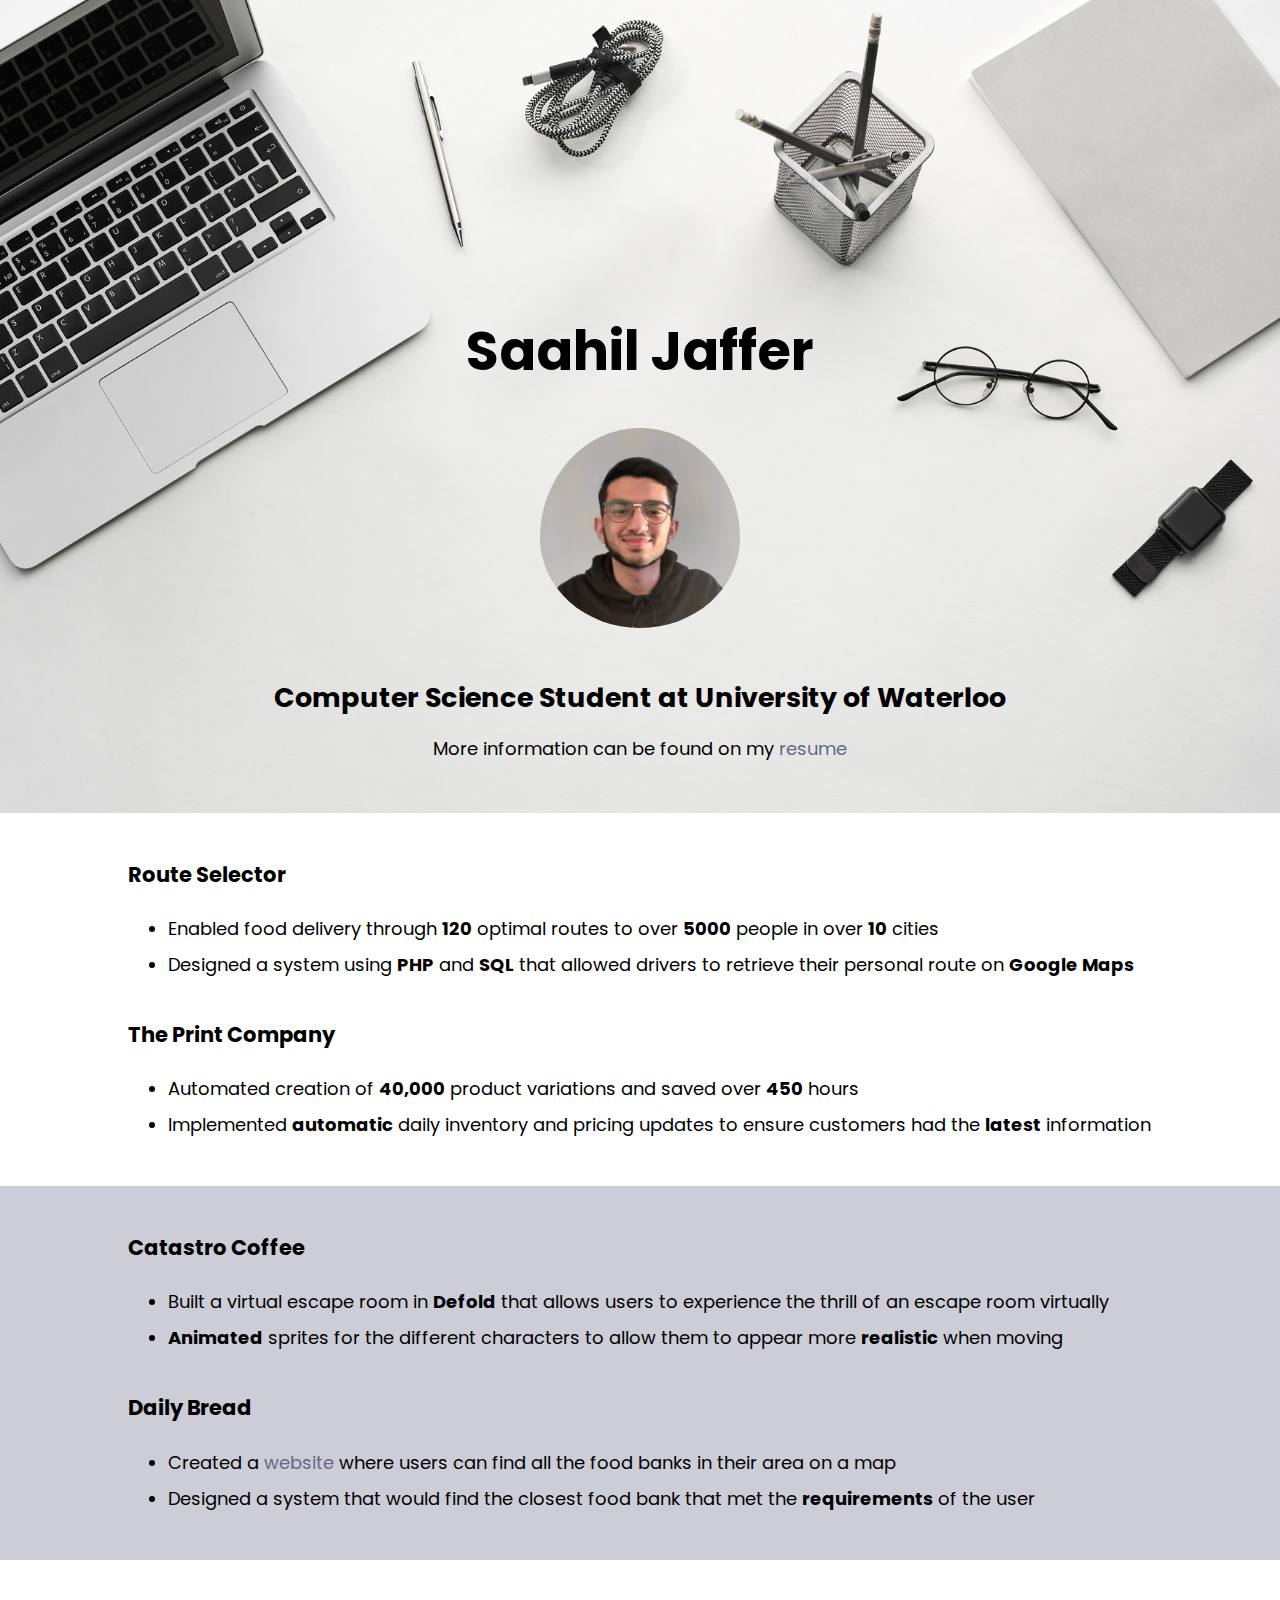
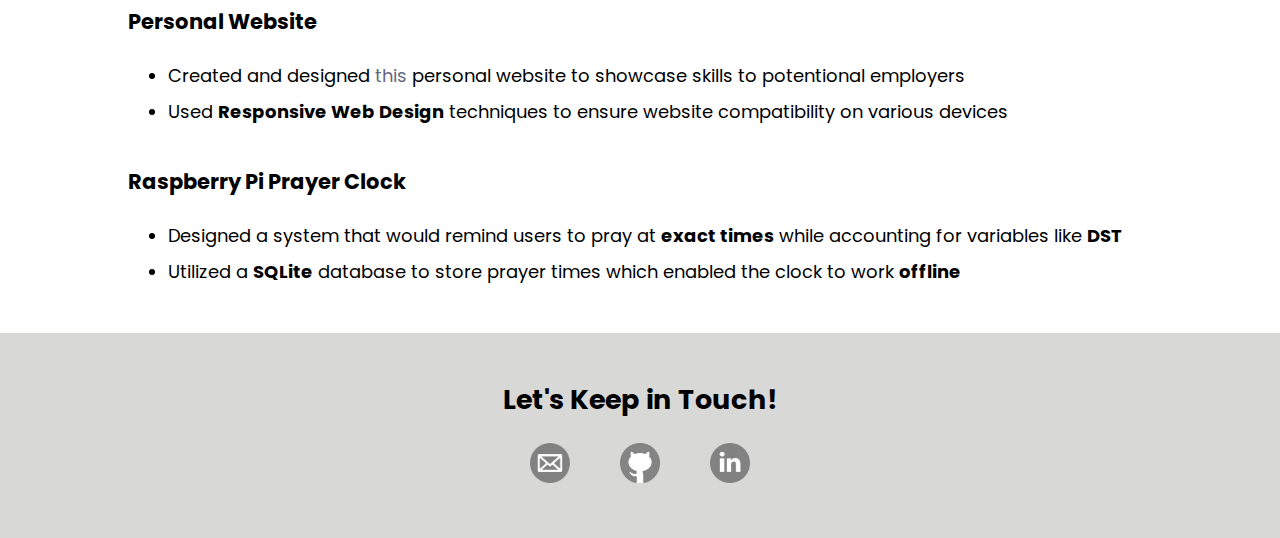
==== index.html @ 75eaa6f1 "Added links to repositories" ====
<!DOCTYPE html>
<html lang="en">

<head>
  <meta charset="UTF-8">
  <link href="https://fonts.googleapis.com/css2?family=Poppins:wght@300;400;500;700&display=swap" rel="stylesheet">
  <link rel="shortcut icon" href="favicon.ico" type="image/x-icon">
  <link rel="icon" href="favicon.ico" type="image/x-icon">
  <link rel="stylesheet" href="css/styles.css">
  <meta name="viewport" content="width=device-width, initial-scale=1.0">
  <title>Saahil Jaffer</title>
  <meta name="description" content="Computer Science Student at University of Waterloo">
</head>

<body>
  
  <!-- ***********************  ABOUT / PROFILE  ***********************  -->
  
  <header>
    
    <div class = "content-section">
      
      <h1>Saahil Jaffer</h1>
      <img id = "profile-picture" src="images/headshot.png" alt="profile picture">
      <h2>Computer Science Student at University of Waterloo</h2>
      <!-- <p>Experienced Software Engineer with skills in Object-Oriented Programming and Web Design.</p> -->
      <p>More information can be found on my <a href = "resume.pdf" target="_blank"> resume </a> </p>
      
    </div>
    
  </header>
  
  <!-- ********************  PROJECTS / PORTFOLIO  ********************* -->
  
  <section id = "block-one">
    
    <div class = "content-section">
      
      <h3><a href = "https://github.com/saahiljaffer/routeSelector" target="_blank">Route Selector</a></h3>
      
      <ul>
        <li>Enabled food delivery through <b>120</b> optimal routes to over <b>5000</b> people in over <b>10</b> cities</b></li>
        <li>Designed a system using <b>PHP</b> and <b>SQL</b> that allowed drivers to retrieve their personal route on <b>Google Maps</b></li>
      </ul>

      <h3><a href = "https://theprintcompany.ca" target="_blank">The Print Company</a></h3>
      
      <ul>
        <li>Automated creation of <b>40,000</b> product variations and saved over <b>450</b> hours</li>
        <li>Implemented <b>automatic</b> daily inventory and pricing updates to ensure customers had the <b>latest</b> information </li>
      </ul>
      
    </div>
    
  </section>
  
  <section id = "block-two">
    
    <div class = "content-section">
      
      <!-- <h3>Automatic Plant Watering System</h3>
      
      <ul>
        <li>Identified and developed a solution to ensure that plants <b>always</b> have the required resources to grow</li>
        <li>Improved the chances for plants to survive using a <b>Raspberry Pi, Python,</b> and <b>moisture sensors</b></li>
      </ul> -->

      <h3><a href="https://github.com/saahiljaffer/catastroCoffee" target="_blank">Catastro Coffee</a></h3>
      
      <ul>
        <li>Built a virtual escape room in <b>Defold</b> that allows users to experience the thrill of an escape room virtually</li>
        <li><b>Animated</b> sprites for the different characters to allow them to appear more <b>realistic</b> when moving</li>
      </ul>
      
      <h3><a href="https://github.com/saahiljaffer/dailyBread" target="_blank">Daily Bread</a></h3>
      
      <ul>
        <li>Created a <b><a href ="/dailyBread">website</a></b> where users can find all the food banks in their area on a map</li>
        <li>Designed a system that would find the closest food bank that met the <b>requirements</b> of the user</li>
      </ul>

    </div>
    
  </section>
  
  <section id = "block-three">
    
    <div class = "content-section">
      
      <h3><a href="https://github.com/saahiljaffer/saahiljaffer.github.io" target="_blank">Personal Website</a></h3>
      
      <ul>
        <li>Created and designed <b><a href="#">this</a></b> personal website to showcase skills to potentional employers</li>
        <li>Used <b>Responsive Web Design</b> techniques to ensure website compatibility on various devices</li>
      </ul>

      <h3><a href="https://github.com/saahiljaffer/prayerClock" target="_blank">Raspberry Pi Prayer Clock</a></h3>
      
      <ul>
        <li>Designed a system that would remind users to pray at <b>exact times</b> while accounting for variables like <b>DST</b> </li>
        <li>Utilized a <b>SQLite</b> database to store prayer times which enabled the clock to work <b>offline</b></li>
      </ul>

      <!-- <h3>CD Collection Manager</h3>
      
      <ul>
        <li>Produced a data management system in <b>Java</b> to allow users to organize their music collection</li>
        <li>Increased <b>efficiency</b> for storing and accessing data using improved <b>data structures</b></li>
      </ul> -->
      
    </div>
    
  </section>
  
  <!-- <section id = "block-four">
    
    <div class = "content-section">
      
     

     

    </div>
    
  </section> -->
  
  
  
  <!-- *****************  CONTACT INFO / SOCIAL MEDIA  ***************** -->
  
  <footer>
    
    <h2>Let's Keep in Touch!</h2>
    
    <ul class = "contact-list">
      <li><a href="mailto:saahil.jaffer@uwaterloo.ca"> <img src= "images/email.png" alt= "grey phone icon"> </a></li>
      <li><a href="https://github.com/saahiljaffer" target="_blank"><img src= "images/github.png" alt= "grey phone icon"></a></li>
      <li><a href="https://www.linkedin.com/in/saahiljaffer/" target="_blank"><img src= "images/linkedin.png" alt= "grey phone icon"></a></li>
    </ul>
    
  </footer>
  
</div>

</body>

</html>
---- css/styles.css ----
/* COLOURS
#F7FFF7
#232a2f
#C6D2CC
#C6D0D2
*/

/* ********************  GLOBAL  *********************  */
body {
  margin: 0;
  font-family: 'Poppins', sans-serif;
  font-size: 18px;
  text-align: left;
  font-weight: 400;
}

.content-section {
  max-width: 1025px;
  width: 85%;
  margin: 0 auto;
  padding-top: 25px;
  padding-bottom: 25px;
}

img {
  width: 300px;
}

a:hover {
  text-decoration: underline;
}

a {
  color: #666882;
  display: inline-block;
  font-weight: bolder;
  text-decoration: none;
  font-family: 'Poppins', sans-serif;
  font-size: 18px;
  text-align: left;
  font-weight: 400;
}

h3 a {
  /* color: #666882; */
  color: inherit;
  display: inherit;
  /* font-weight: bolder; */
  text-decoration: none;
  font-family: inherit;
  font-size: inherit;
  text-align: inherit;
  font-weight: inherit;
}

p, li {
  line-height: 2;
}

h2 {
  padding-top: 0px;
}

.content-section h3:nth-of-type(2) {
  padding-top: 15px;
}

header {
  background-image: url(../images/background.jpg);
  background-size: cover;
  background-repeat: no-repeat;
  background-position: top center;
  padding-left: 0px;
  padding-right: 0px;
  border-style: none;
  padding-top: 250px;
  padding-bottom: 30px;
  text-align: center;
}

header p {
  line-height: 1;
  padding-bottom: 0;
  margin-bottom: 0;
}

h1 {
  font-size: 3em;
}

#profile-picture {
  border-radius: 50%;
  width: 200px;
  padding-bottom: 20px;
}

#block-two {
  background: #CCCDD7;
}

footer {
  background: #D8D8D7;
}

footer {
  padding: 25px;
  margin: 0;
  text-align: center;
}

footer img {
  width: 40px;
  height: 40px;
}
footer img:hover {
  opacity: 75%;
}

.contact-list {
  list-style-type: none;
  padding: 0;
  /* margin: 0; */
  display: flex;
  justify-content: center;
}

.contact-list a {
  display: inline-block;
  padding: 0px 25px;
}

/* ********************  RESPONSIVE  *********************  */

@media (max-width:700px) {

  header {
    padding-top: 150px;
  }

  header .content-section {
    max-width: 300px;
  }

  body, a {
    font-size: 12px;
  }

}
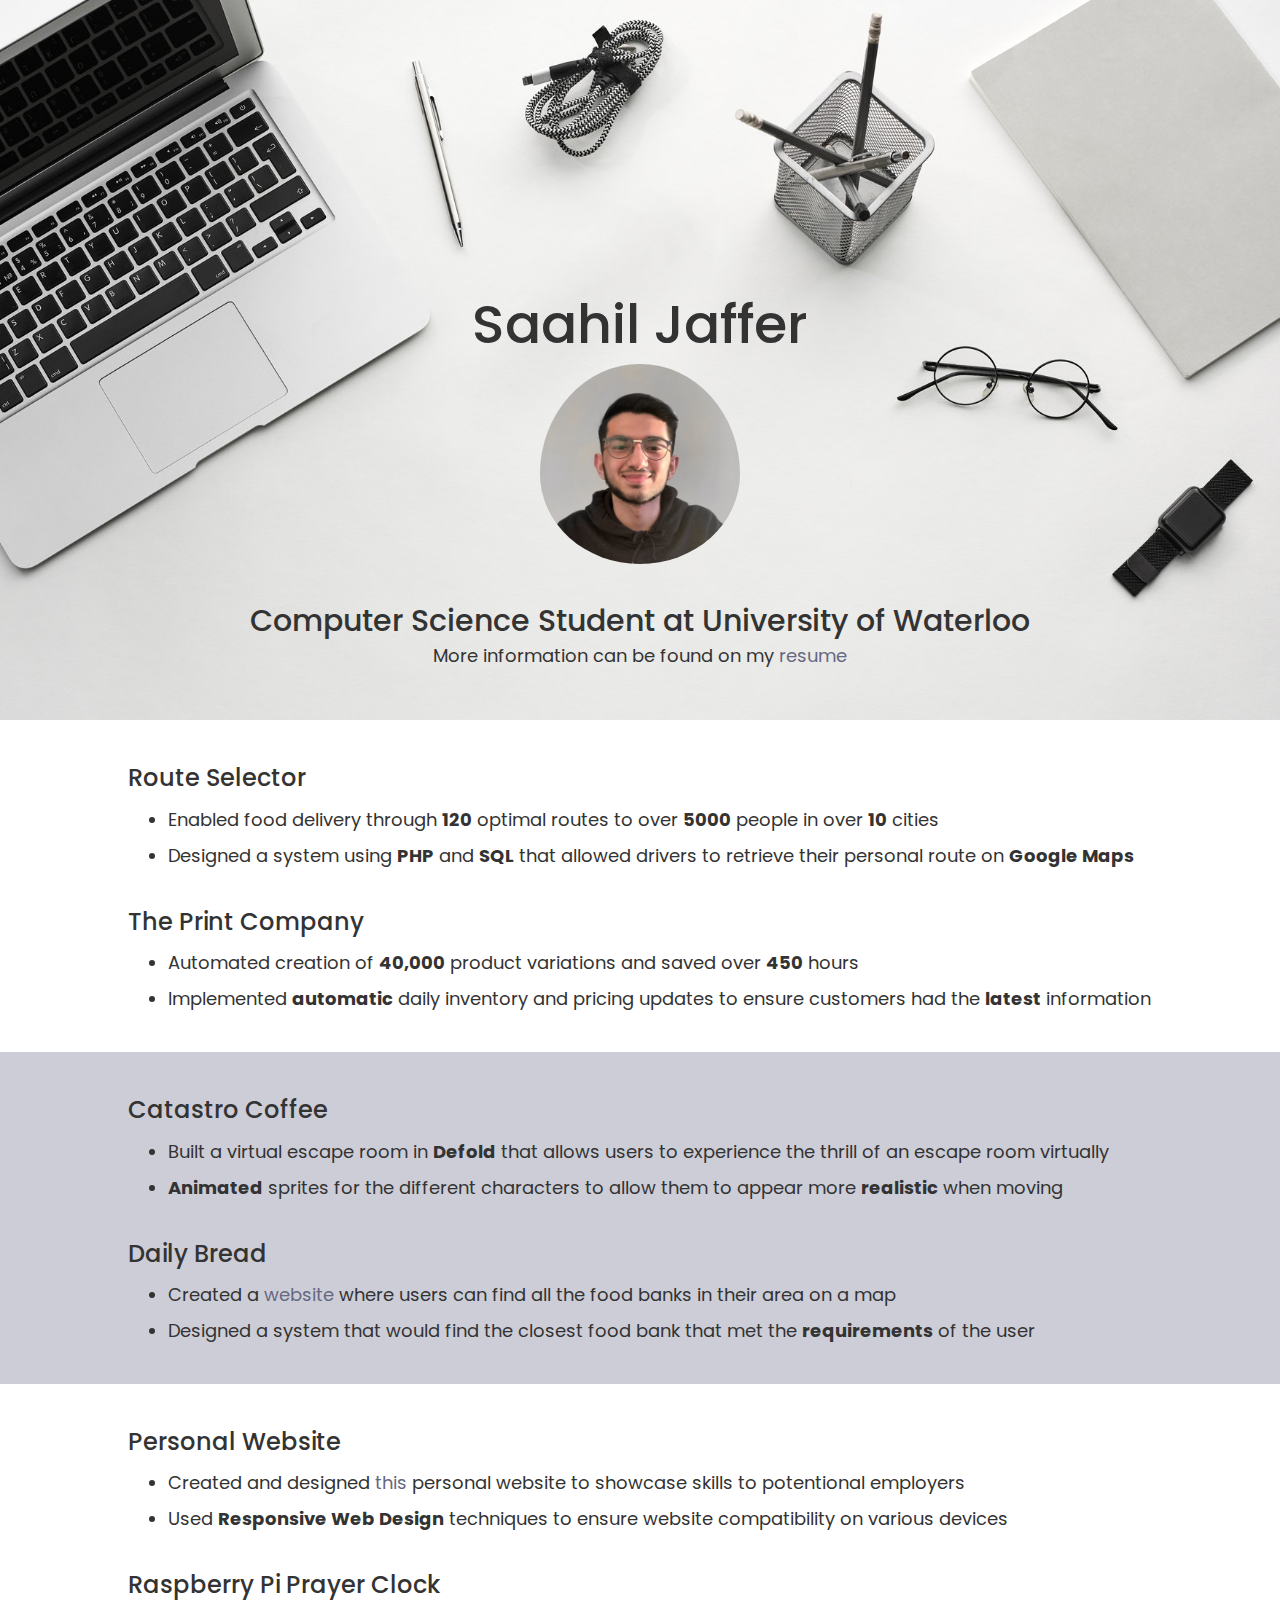
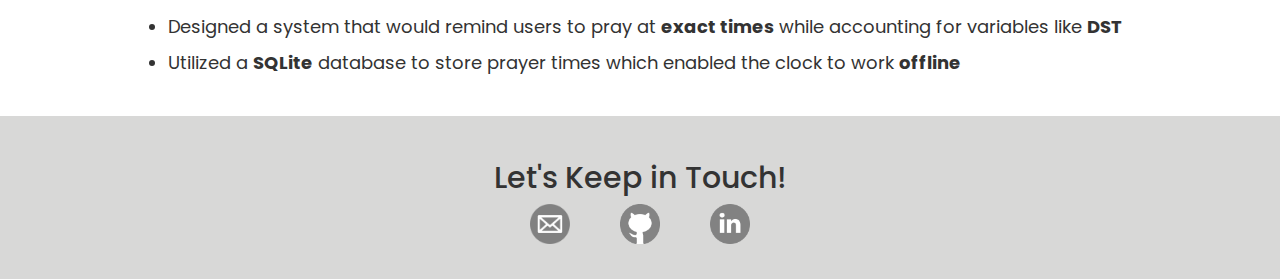
==== commit 6b32c3f3: "Adds bootstrap css" ====
--- a/index.html
+++ b/index.html
@@ -6,10 +6,12 @@
   <link href="https://fonts.googleapis.com/css2?family=Poppins:wght@300;400;500;700&display=swap" rel="stylesheet">
   <link rel="shortcut icon" href="favicon.ico" type="image/x-icon">
   <link rel="icon" href="favicon.ico" type="image/x-icon">
-  <link rel="stylesheet" href="css/styles.css">
   <meta name="viewport" content="width=device-width, initial-scale=1.0">
   <title>Saahil Jaffer</title>
+  <link rel = "stylesheet" href = "https://maxcdn.bootstrapcdn.com/bootstrap/3.3.6/css/bootstrap.min.css"/>    
+  <link rel="stylesheet" href="css/styles.css">
   <meta name="description" content="Computer Science Student at University of Waterloo">
+  <!-- //http://www.pascalvangemert.nl/#/profile for inspo -->
 </head>
 
 <body>
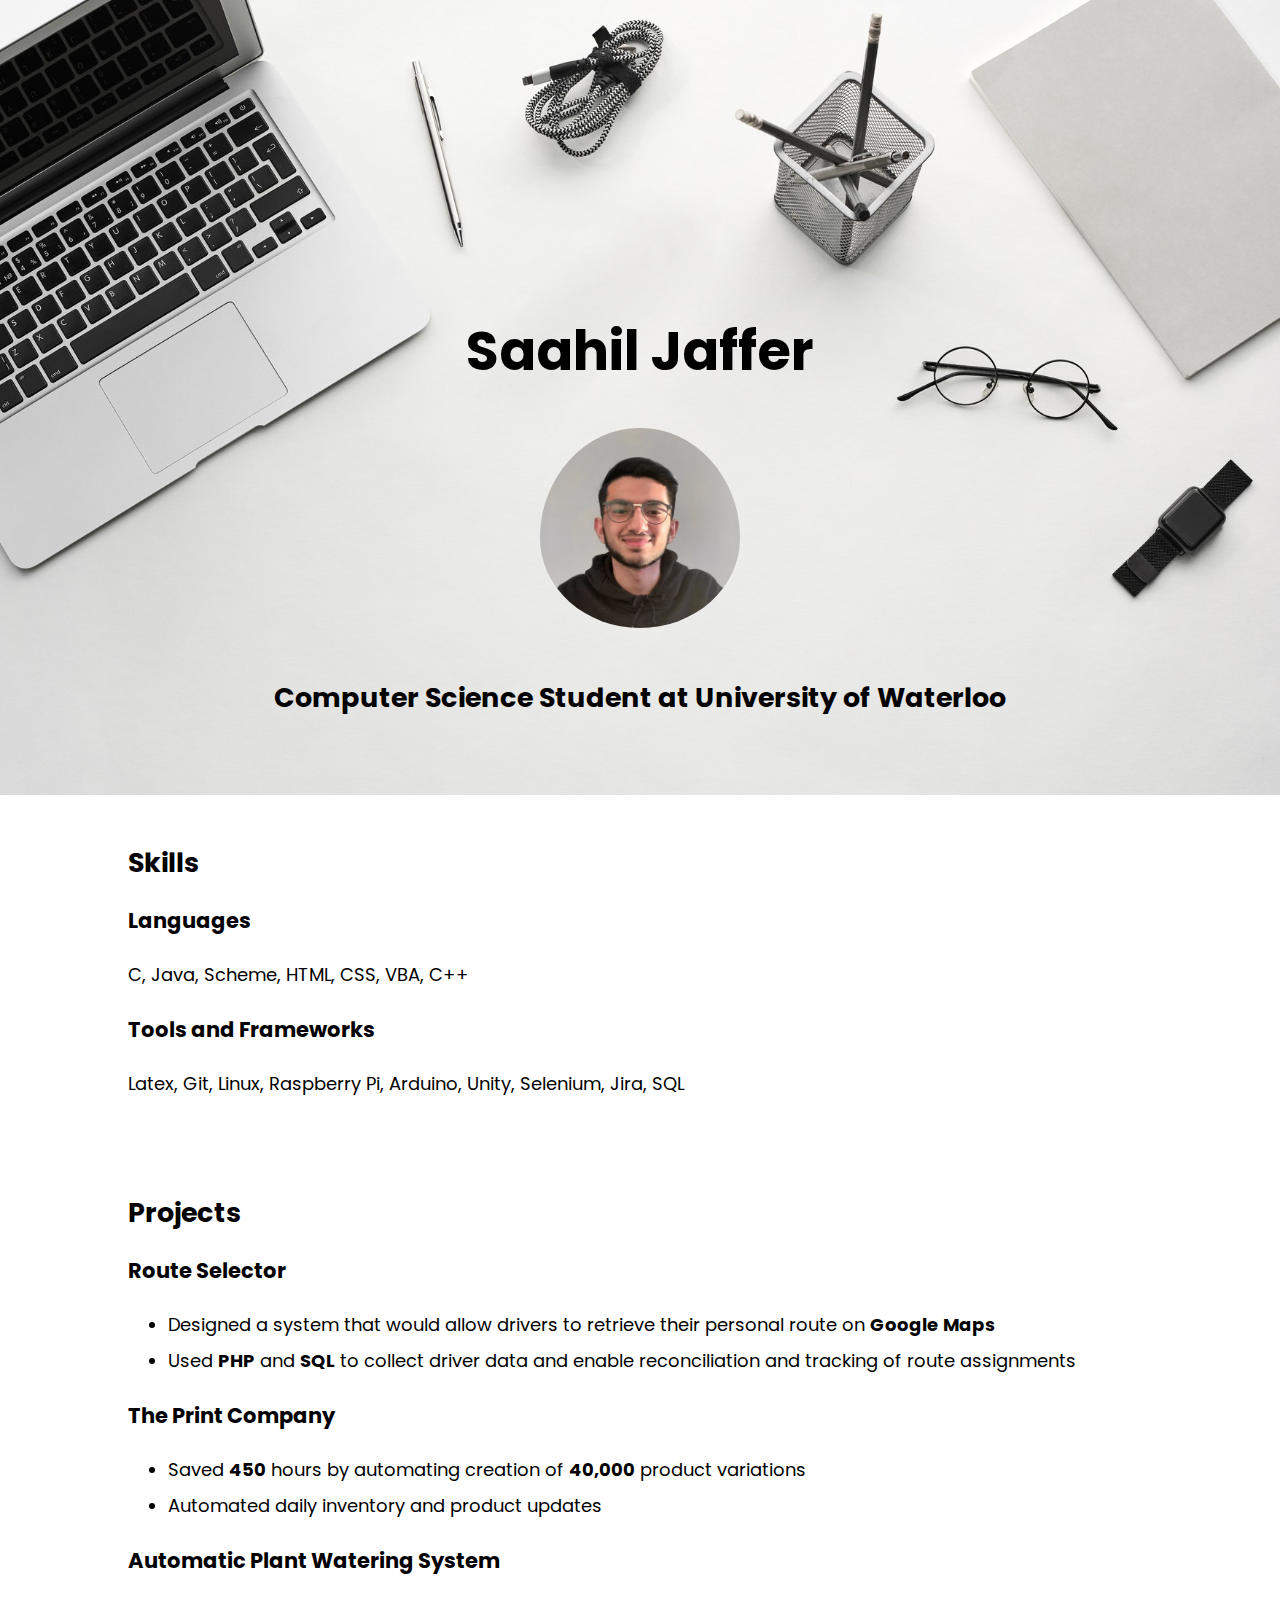
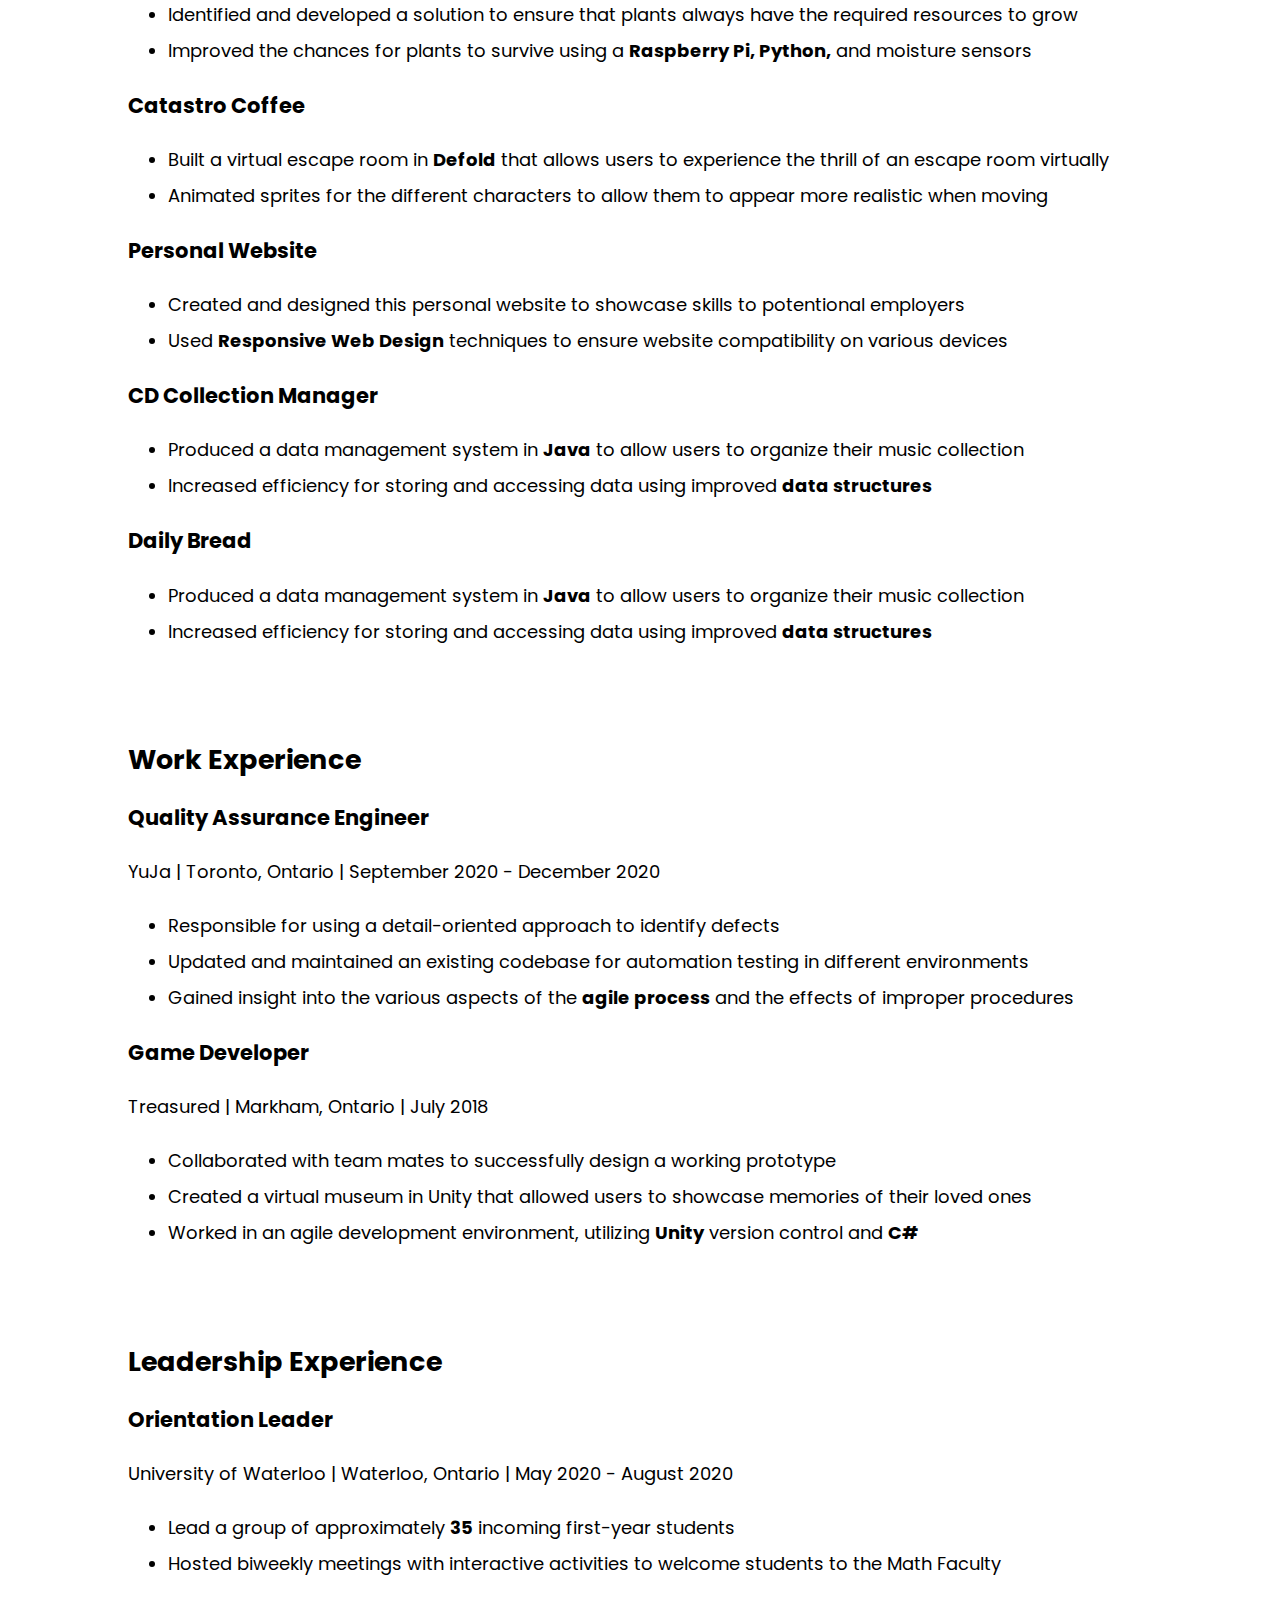
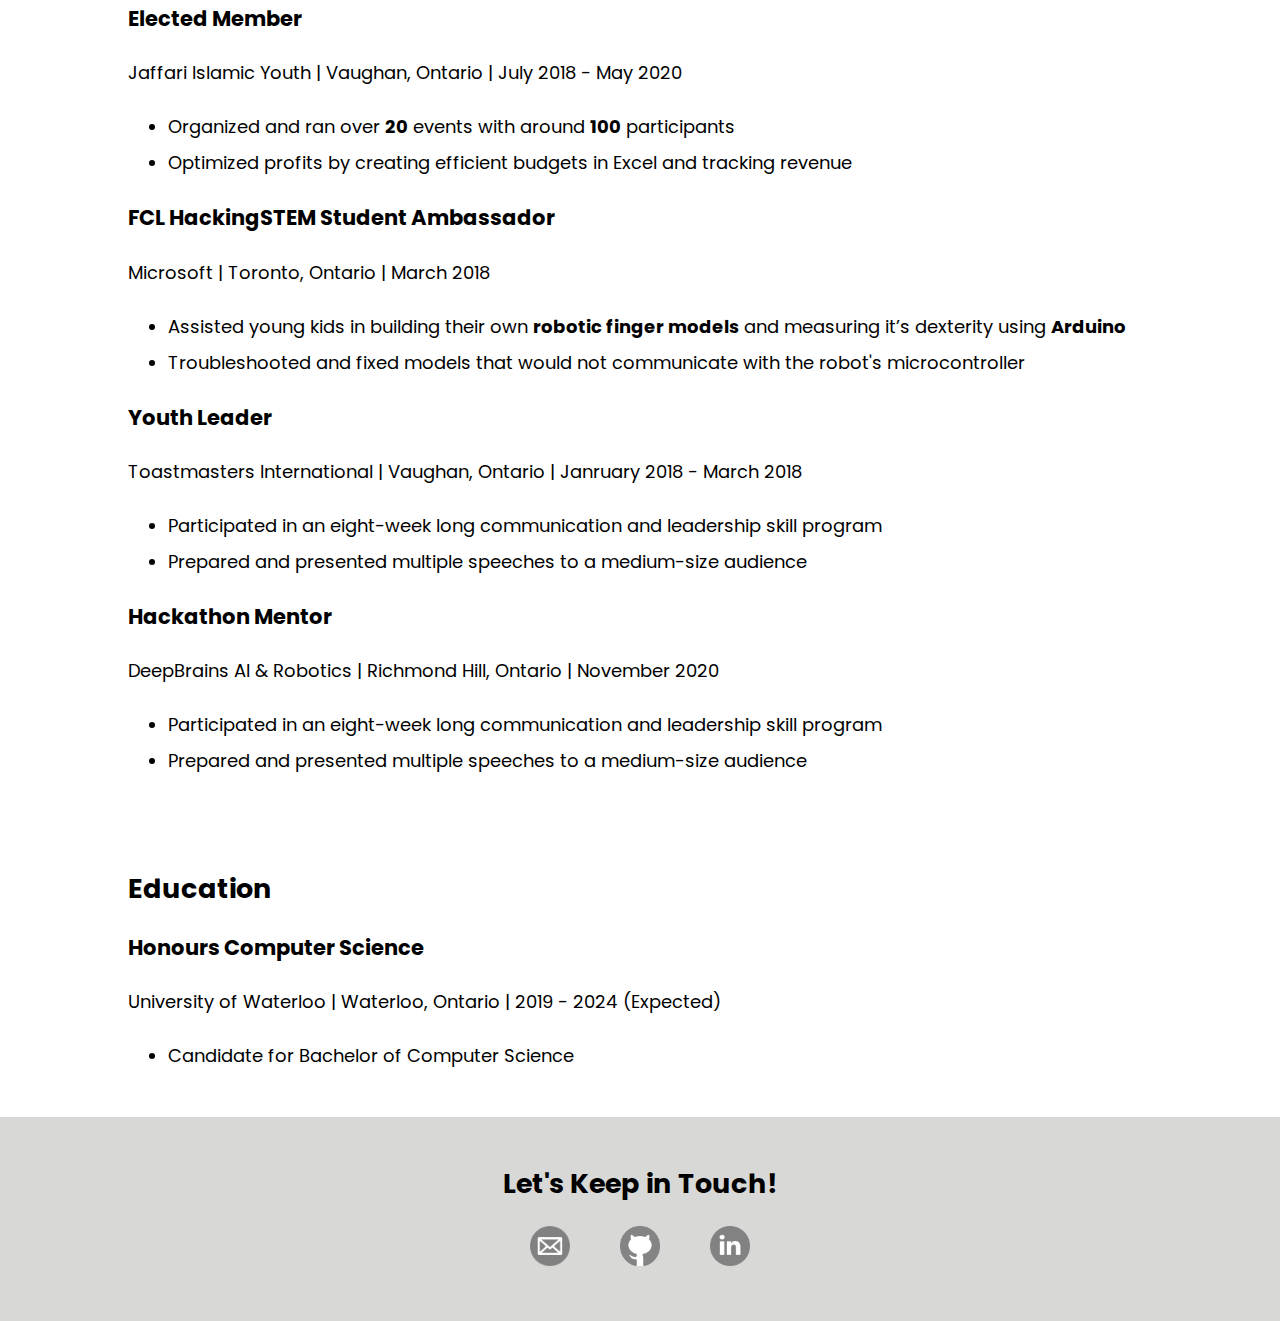
==== commit feeae5d0: "Added tracking" ====
--- a/index.html
+++ b/index.html
@@ -6,144 +6,250 @@
   <link href="https://fonts.googleapis.com/css2?family=Poppins:wght@300;400;500;700&display=swap" rel="stylesheet">
   <link rel="shortcut icon" href="favicon.ico" type="image/x-icon">
   <link rel="icon" href="favicon.ico" type="image/x-icon">
+  <link rel="stylesheet" href="css/styles.css">
   <meta name="viewport" content="width=device-width, initial-scale=1.0">
   <title>Saahil Jaffer</title>
-  <link rel = "stylesheet" href = "https://maxcdn.bootstrapcdn.com/bootstrap/3.3.6/css/bootstrap.min.css"/>    
-  <link rel="stylesheet" href="css/styles.css">
-  <meta name="description" content="Computer Science Student at University of Waterloo">
-  <!-- //http://www.pascalvangemert.nl/#/profile for inspo -->
 </head>
 
 <body>
-  
+
   <!-- ***********************  ABOUT / PROFILE  ***********************  -->
-  
+
   <header>
-    
-    <div class = "content-section">
-      
+
+    <div class = "content-section">
+
       <h1>Saahil Jaffer</h1>
       <img id = "profile-picture" src="images/headshot.png" alt="profile picture">
       <h2>Computer Science Student at University of Waterloo</h2>
       <!-- <p>Experienced Software Engineer with skills in Object-Oriented Programming and Web Design.</p> -->
-      <p>More information can be found on my <a href = "resume.pdf" target="_blank"> resume </a> </p>
-      
-    </div>
-    
+      <!-- <p>More information can be found on my <a href = "resume.pdf" target="_blank"> resume </a> </p> -->
+      <!-- <p> ty bean :) ty for help with the site, you're awesome :) </p> -->
+
+    </div>
+
   </header>
-  
+
+  <!-- ********************  SKILLS  ********************* -->
+
+  <section id = "skills">
+
+    <div class = "content-section">
+
+      <h2>Skills</h2>
+
+      <section>
+        <h3>Languages</h3>
+        <p>C, Java, Scheme, HTML, CSS, VBA, C++</p>
+      </section>
+
+      <section>
+        <h3>Tools and Frameworks</h3>
+        <p>Latex, Git, Linux, Raspberry Pi, Arduino, Unity, Selenium, Jira, SQL</p>
+      </section>
+
+    </div>
+
+  </section>
+
   <!-- ********************  PROJECTS / PORTFOLIO  ********************* -->
-  
-  <section id = "block-one">
-    
-    <div class = "content-section">
-      
-      <h3><a href = "https://github.com/saahiljaffer/routeSelector" target="_blank">Route Selector</a></h3>
-      
-      <ul>
-        <li>Enabled food delivery through <b>120</b> optimal routes to over <b>5000</b> people in over <b>10</b> cities</b></li>
-        <li>Designed a system using <b>PHP</b> and <b>SQL</b> that allowed drivers to retrieve their personal route on <b>Google Maps</b></li>
-      </ul>
-
-      <h3><a href = "https://theprintcompany.ca" target="_blank">The Print Company</a></h3>
-      
-      <ul>
-        <li>Automated creation of <b>40,000</b> product variations and saved over <b>450</b> hours</li>
-        <li>Implemented <b>automatic</b> daily inventory and pricing updates to ensure customers had the <b>latest</b> information </li>
-      </ul>
-      
-    </div>
-    
-  </section>
-  
-  <section id = "block-two">
-    
-    <div class = "content-section">
-      
-      <!-- <h3>Automatic Plant Watering System</h3>
-      
-      <ul>
-        <li>Identified and developed a solution to ensure that plants <b>always</b> have the required resources to grow</li>
-        <li>Improved the chances for plants to survive using a <b>Raspberry Pi, Python,</b> and <b>moisture sensors</b></li>
-      </ul> -->
-
-      <h3><a href="https://github.com/saahiljaffer/catastroCoffee" target="_blank">Catastro Coffee</a></h3>
-      
-      <ul>
-        <li>Built a virtual escape room in <b>Defold</b> that allows users to experience the thrill of an escape room virtually</li>
-        <li><b>Animated</b> sprites for the different characters to allow them to appear more <b>realistic</b> when moving</li>
-      </ul>
-      
-      <h3><a href="https://github.com/saahiljaffer/dailyBread" target="_blank">Daily Bread</a></h3>
-      
-      <ul>
-        <li>Created a <b><a href ="/dailyBread">website</a></b> where users can find all the food banks in their area on a map</li>
-        <li>Designed a system that would find the closest food bank that met the <b>requirements</b> of the user</li>
-      </ul>
-
-    </div>
-    
-  </section>
-  
-  <section id = "block-three">
-    
-    <div class = "content-section">
-      
-      <h3><a href="https://github.com/saahiljaffer/saahiljaffer.github.io" target="_blank">Personal Website</a></h3>
-      
-      <ul>
-        <li>Created and designed <b><a href="#">this</a></b> personal website to showcase skills to potentional employers</li>
-        <li>Used <b>Responsive Web Design</b> techniques to ensure website compatibility on various devices</li>
-      </ul>
-
-      <h3><a href="https://github.com/saahiljaffer/prayerClock" target="_blank">Raspberry Pi Prayer Clock</a></h3>
-      
-      <ul>
-        <li>Designed a system that would remind users to pray at <b>exact times</b> while accounting for variables like <b>DST</b> </li>
-        <li>Utilized a <b>SQLite</b> database to store prayer times which enabled the clock to work <b>offline</b></li>
-      </ul>
-
-      <!-- <h3>CD Collection Manager</h3>
-      
-      <ul>
-        <li>Produced a data management system in <b>Java</b> to allow users to organize their music collection</li>
-        <li>Increased <b>efficiency</b> for storing and accessing data using improved <b>data structures</b></li>
-      </ul> -->
-      
-    </div>
-    
-  </section>
-  
-  <!-- <section id = "block-four">
-    
-    <div class = "content-section">
-      
-     
-
-     
-
-    </div>
-    
-  </section> -->
-  
-  
-  
-  <!-- *****************  CONTACT INFO / SOCIAL MEDIA  ***************** -->
-  
+
+  <section id = "projects">
+
+    <div class = "content-section">
+
+      <h2>Projects</h2>
+
+      <section>
+        <h3>Route Selector</h3>
+        <ul>
+          <li>Designed a system that would allow drivers to retrieve their personal route on <b>Google Maps</b></li>
+          <li>Used <b>PHP</b> and <b>SQL</b> to collect driver data and enable reconciliation and tracking of route assignments</li>
+        </ul>
+      </section>
+
+      <section>
+        <h3>The Print Company</h3>
+        <ul>
+          <li>Saved <b>450</b> hours by automating creation of <b>40,000</b> product variations</li>
+          <li>Automated daily inventory and product updates</li>
+        </ul>
+      </section>
+
+      <section>
+        <h3>Automatic Plant Watering System</h3>
+        <ul>
+          <li>Identified and developed a solution to ensure that plants always have the required resources to grow</li>
+          <li>Improved the chances for plants to survive using a <b>Raspberry Pi, Python,</b> and moisture sensors</li>
+        </ul>
+      </section>
+
+      <section>
+        <h3>Catastro Coffee</h3>
+        <ul>
+          <li>Built a virtual escape room in <b>Defold</b> that allows users to experience the thrill of an escape room virtually</li>
+          <li>Animated sprites for the different characters to allow them to appear more realistic when moving</li>
+        </ul>
+      </section>
+
+      <section>
+        <h3>Personal Website</h3>
+        <ul>
+          <li>Created and designed this personal website to showcase skills to potentional employers</li>
+          <li>Used <b>Responsive Web Design</b> techniques to ensure website compatibility on various devices</li>
+        </ul>
+      </section>
+
+      <section>
+        <h3>CD Collection Manager</h3>
+        <ul>
+          <li>Produced a data management system in <b>Java</b> to allow users to organize their music collection</li>
+          <li>Increased efficiency for storing and accessing data using improved <b>data structures</b></li>
+        </ul>
+      </section>
+
+      <section>
+        <h3>Daily Bread</h3>
+        <ul>
+          <li>Produced a data management system in <b>Java</b> to allow users to organize their music collection</li>
+          <li>Increased efficiency for storing and accessing data using improved <b>data structures</b></li>
+        </ul>
+      </section>
+
+    </div>
+
+  </section>
+
+  <!-- ***********************  WORK EXPERIENCE  *********************** -->
+
+  <section id = "work-experience">
+
+    <div class = "content-section">
+
+      <h2>Work Experience</h2>
+
+      <section>
+        <h3>Quality Assurance Engineer</h3>
+        <p class = "location"> YuJa | Toronto, Ontario | September 2020 - December 2020 </p>
+        <ul>
+          <li>Responsible for using a detail-oriented approach to identify defects</li>
+          <!-- <li>Comprehensively tested applications with over <b>800</b> test cases to ensure lack of regressions</li> -->
+          <!-- <li>Filed over <b>150</b> feature request and bug reports to improve software functionality</li> -->
+          <li>Updated and maintained an existing codebase for automation testing in different environments</li>
+          <li>Gained insight into the various aspects of the <b>agile process</b> and the effects of improper procedures</li>
+        </ul>
+      </section>
+
+      <section>
+        <h3>Game Developer</h3>
+        <p class = "location">Treasured | Markham, Ontario | July 2018</p>
+        <ul>
+          <li>Collaborated with team mates to successfully design a working prototype</li>
+          <li>Created a virtual museum in Unity that allowed users to showcase memories of their loved ones</li>
+          <li>Worked in an agile development environment, utilizing <b>Unity</b> version control and <b>C#</b></li>
+          <!-- <li>Identified, tested, and implemented new controllers for customers to interact in <b>virtual reality</b></li -->
+        </ul>
+      </section>
+
+    </div>
+
+  </section>
+
+  <!-- ***********************  LEADERSHIP EXPERIENCE  *********************** -->
+
+  <section id = "leadership-experience">
+
+    <div class = "content-section">
+
+      <h2>Leadership Experience</h2>
+
+      <section>
+        <h3>Orientation Leader</h3>
+        <p class = "location">University of Waterloo | Waterloo, Ontario | May 2020 - August 2020</p>
+        <ul>
+          <li>Lead a group of approximately <b>35</b> incoming first-year students</li>
+          <li>Hosted biweekly meetings with interactive activities to welcome students to the Math Faculty</li>
+        </ul>
+      </section>
+
+      <section>
+        <h3>Elected Member</h3>
+        <p>Jaffari Islamic Youth | Vaughan, Ontario | July 2018 - May 2020</p>
+        <ul>
+          <li>Organized and ran over <b>20</b> events with around <b>100</b> participants</li>
+          <li>Optimized profits by creating efficient budgets in Excel and tracking revenue</li>
+        </ul>
+      </section>
+
+      <section>
+        <h3>FCL HackingSTEM Student Ambassador</h3>
+        <p class = "location">Microsoft | Toronto, Ontario | March 2018</p>
+        <ul>
+          <li>Assisted young kids in building their own <b>robotic finger models</b> and measuring it’s dexterity using <b>Arduino</b></li>
+          <li>Troubleshooted and fixed models that would not communicate with the robot's microcontroller</li>
+        </ul>
+      </section>
+
+      <section>
+        <h3>Youth Leader</h3>
+        <p class = "location">Toastmasters International | Vaughan, Ontario | Janruary 2018 - March 2018</p>
+        <ul>
+          <li>Participated in an eight-week long communication and leadership skill program</li>
+          <li>Prepared and presented multiple speeches to a medium-size audience</li>
+        </ul>
+      </section>
+
+      <section>
+        <h3>Hackathon Mentor</h3>
+        <p class = "location">DeepBrains AI & Robotics | Richmond Hill, Ontario | November 2020</p>
+        <ul>
+          <li>Participated in an eight-week long communication and leadership skill program</li>
+          <li>Prepared and presented multiple speeches to a medium-size audience</li>
+        </ul>
+      </section>
+
+    </div>
+
+  </section>
+
+  <!-- ******************  EDUCATION & CERTIFICATIONS ****************** -->
+
+  <section id = "education">
+
+    <div class = "content-section">
+
+      <h2>Education</h2>
+
+      <section>
+        <h3>Honours Computer Science</h3>
+        <p class = "location">University of Waterloo | Waterloo, Ontario | 2019 - 2024 (Expected)</p>
+        <ul>
+          <li>Candidate for Bachelor of Computer Science</li>
+        </ul>
+      </section>
+
+    </div>
+
+  </section>
+
+  <!-- *****************  CONTACTJanruary INFO / SOCIAL MEDIA  ***************** -->
+
   <footer>
-    
+
     <h2>Let's Keep in Touch!</h2>
-    
+
     <ul class = "contact-list">
       <li><a href="mailto:saahil.jaffer@uwaterloo.ca"> <img src= "images/email.png" alt= "grey phone icon"> </a></li>
       <li><a href="https://github.com/saahiljaffer" target="_blank"><img src= "images/github.png" alt= "grey phone icon"></a></li>
       <li><a href="https://www.linkedin.com/in/saahiljaffer/" target="_blank"><img src= "images/linkedin.png" alt= "grey phone icon"></a></li>
     </ul>
-    
+
   </footer>
-  
+
 </div>
-
+<script>var clicky_site_ids = clicky_site_ids || []; clicky_site_ids.push(101298475);</script>
+<script async src="//static.getclicky.com/js"></script>
+<noscript><p><img alt="Clicky" width="1" height="1" src="//in.getclicky.com/101298475ns.gif" /></p></noscript>
 </body>
 
 </html>
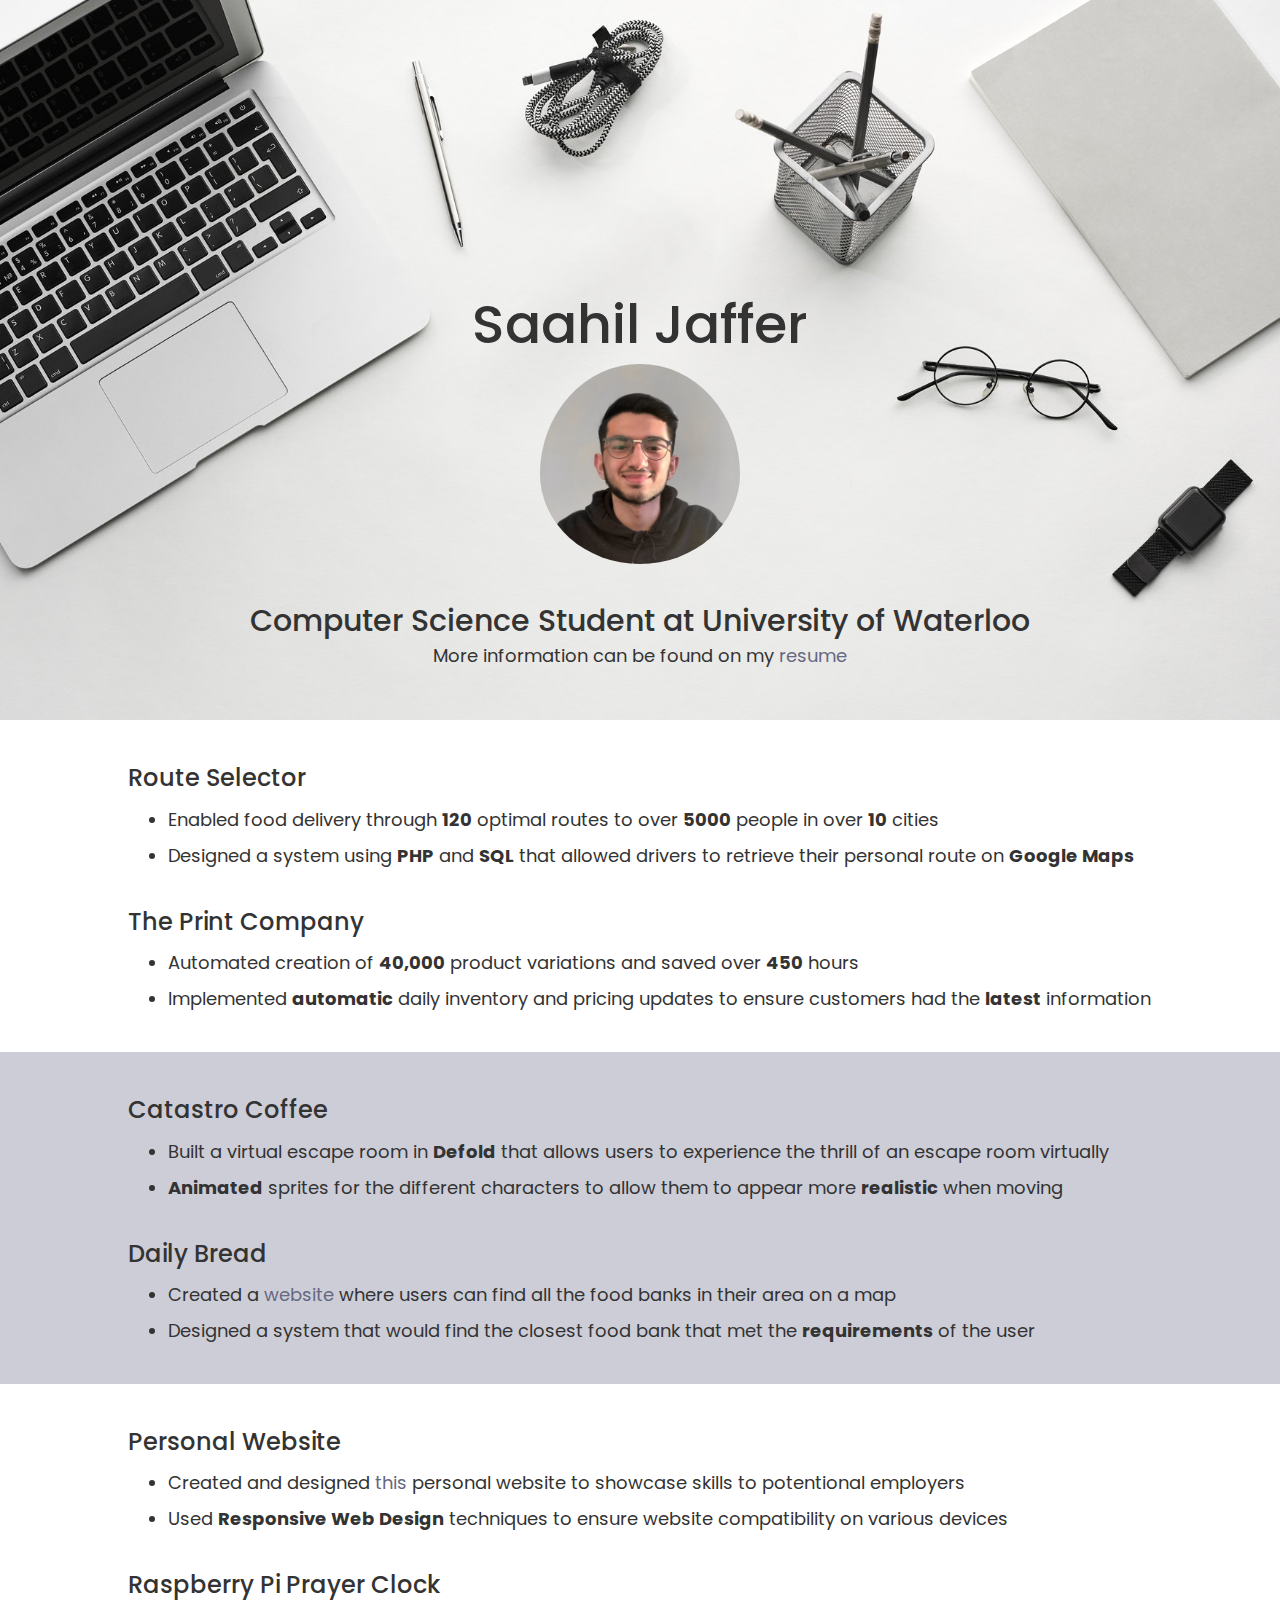
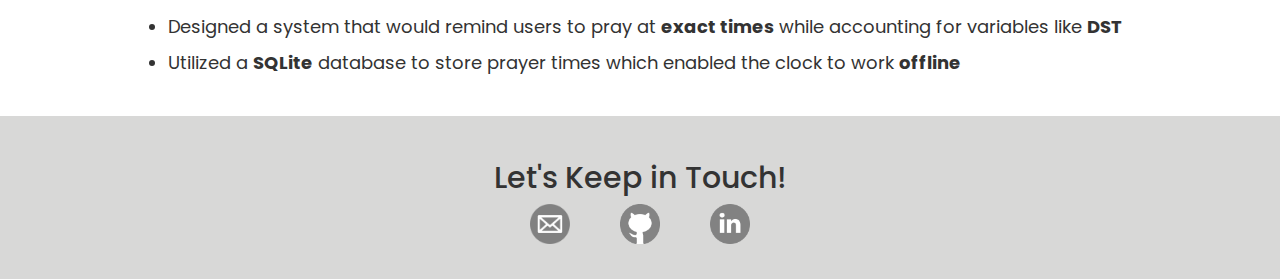
==== commit acdd505d: "Merge branch 'main' of https://github.com/saahiljaffer/saahiljaffer.github.io" ====
--- a/index.html
+++ b/index.html
@@ -6,250 +6,151 @@
   <link href="https://fonts.googleapis.com/css2?family=Poppins:wght@300;400;500;700&display=swap" rel="stylesheet">
   <link rel="shortcut icon" href="favicon.ico" type="image/x-icon">
   <link rel="icon" href="favicon.ico" type="image/x-icon">
-  <link rel="stylesheet" href="css/styles.css">
   <meta name="viewport" content="width=device-width, initial-scale=1.0">
   <title>Saahil Jaffer</title>
+  <link rel = "stylesheet" href = "https://maxcdn.bootstrapcdn.com/bootstrap/3.3.6/css/bootstrap.min.css"/>    
+  <link rel="stylesheet" href="css/styles.css">
+  <meta name="description" content="Computer Science Student at University of Waterloo">
+  <!-- //http://www.pascalvangemert.nl/#/profile for inspo -->
+  <!-- http://www.garysheng.com/ -->
 </head>
 
 <body>
-
+  
   <!-- ***********************  ABOUT / PROFILE  ***********************  -->
-
+  
   <header>
-
+    
     <div class = "content-section">
-
+      
       <h1>Saahil Jaffer</h1>
       <img id = "profile-picture" src="images/headshot.png" alt="profile picture">
       <h2>Computer Science Student at University of Waterloo</h2>
       <!-- <p>Experienced Software Engineer with skills in Object-Oriented Programming and Web Design.</p> -->
-      <!-- <p>More information can be found on my <a href = "resume.pdf" target="_blank"> resume </a> </p> -->
-      <!-- <p> ty bean :) ty for help with the site, you're awesome :) </p> -->
+      <p>More information can be found on my <a href = "resume.pdf" target="_blank"> resume </a> </p>
+      
+    </div>
+    
+  </header>
+  
+  <!-- ********************  PROJECTS / PORTFOLIO  ********************* -->
+  
+  <section id = "block-one">
+    
+    <div class = "content-section">
+      
+      <h3><a href = "https://github.com/saahiljaffer/routeSelector" target="_blank">Route Selector</a></h3>
+      
+      <ul>
+        <li>Enabled food delivery through <b>120</b> optimal routes to over <b>5000</b> people in over <b>10</b> cities</b></li>
+        <li>Designed a system using <b>PHP</b> and <b>SQL</b> that allowed drivers to retrieve their personal route on <b>Google Maps</b></li>
+      </ul>
+
+      <h3><a href = "https://theprintcompany.ca" target="_blank">The Print Company</a></h3>
+      
+      <ul>
+        <li>Automated creation of <b>40,000</b> product variations and saved over <b>450</b> hours</li>
+        <li>Implemented <b>automatic</b> daily inventory and pricing updates to ensure customers had the <b>latest</b> information </li>
+      </ul>
+      
+    </div>
+    
+  </section>
+  
+  <section id = "block-two">
+    
+    <div class = "content-section">
+      
+      <!-- <h3>Automatic Plant Watering System</h3>
+      
+      <ul>
+        <li>Identified and developed a solution to ensure that plants <b>always</b> have the required resources to grow</li>
+        <li>Improved the chances for plants to survive using a <b>Raspberry Pi, Python,</b> and <b>moisture sensors</b></li>
+      </ul> -->
+
+      <h3><a href="https://github.com/saahiljaffer/catastroCoffee" target="_blank">Catastro Coffee</a></h3>
+      
+      <ul>
+        <li>Built a virtual escape room in <b>Defold</b> that allows users to experience the thrill of an escape room virtually</li>
+        <li><b>Animated</b> sprites for the different characters to allow them to appear more <b>realistic</b> when moving</li>
+      </ul>
+      
+      <h3><a href="https://github.com/saahiljaffer/dailyBread" target="_blank">Daily Bread</a></h3>
+      
+      <ul>
+        <li>Created a <b><a href ="/dailyBread">website</a></b> where users can find all the food banks in their area on a map</li>
+        <li>Designed a system that would find the closest food bank that met the <b>requirements</b> of the user</li>
+      </ul>
 
     </div>
+    
+  </section>
+  
+  <section id = "block-three">
+    
+    <div class = "content-section">
+      
+      <h3><a href="https://github.com/saahiljaffer/saahiljaffer.github.io" target="_blank">Personal Website</a></h3>
+      
+      <ul>
+        <li>Created and designed <b><a href="#">this</a></b> personal website to showcase skills to potentional employers</li>
+        <li>Used <b>Responsive Web Design</b> techniques to ensure website compatibility on various devices</li>
+      </ul>
 
-  </header>
+      <h3><a href="https://github.com/saahiljaffer/prayerClock" target="_blank">Raspberry Pi Prayer Clock</a></h3>
+      
+      <ul>
+        <li>Designed a system that would remind users to pray at <b>exact times</b> while accounting for variables like <b>DST</b> </li>
+        <li>Utilized a <b>SQLite</b> database to store prayer times which enabled the clock to work <b>offline</b></li>
+      </ul>
 
-  <!-- ********************  SKILLS  ********************* -->
+      <!-- <h3>CD Collection Manager</h3>
+      
+      <ul>
+        <li>Produced a data management system in <b>Java</b> to allow users to organize their music collection</li>
+        <li>Increased <b>efficiency</b> for storing and accessing data using improved <b>data structures</b></li>
+      </ul> -->
+      
+    </div>
+    
+  </section>
+  
+  <!-- <section id = "block-four">
+    
+    <div class = "content-section">
+      
+     
 
-  <section id = "skills">
-
-    <div class = "content-section">
-
-      <h2>Skills</h2>
-
-      <section>
-        <h3>Languages</h3>
-        <p>C, Java, Scheme, HTML, CSS, VBA, C++</p>
-      </section>
-
-      <section>
-        <h3>Tools and Frameworks</h3>
-        <p>Latex, Git, Linux, Raspberry Pi, Arduino, Unity, Selenium, Jira, SQL</p>
-      </section>
+     
 
     </div>
-
-  </section>
-
-  <!-- ********************  PROJECTS / PORTFOLIO  ********************* -->
-
-  <section id = "projects">
-
-    <div class = "content-section">
-
-      <h2>Projects</h2>
-
-      <section>
-        <h3>Route Selector</h3>
-        <ul>
-          <li>Designed a system that would allow drivers to retrieve their personal route on <b>Google Maps</b></li>
-          <li>Used <b>PHP</b> and <b>SQL</b> to collect driver data and enable reconciliation and tracking of route assignments</li>
-        </ul>
-      </section>
-
-      <section>
-        <h3>The Print Company</h3>
-        <ul>
-          <li>Saved <b>450</b> hours by automating creation of <b>40,000</b> product variations</li>
-          <li>Automated daily inventory and product updates</li>
-        </ul>
-      </section>
-
-      <section>
-        <h3>Automatic Plant Watering System</h3>
-        <ul>
-          <li>Identified and developed a solution to ensure that plants always have the required resources to grow</li>
-          <li>Improved the chances for plants to survive using a <b>Raspberry Pi, Python,</b> and moisture sensors</li>
-        </ul>
-      </section>
-
-      <section>
-        <h3>Catastro Coffee</h3>
-        <ul>
-          <li>Built a virtual escape room in <b>Defold</b> that allows users to experience the thrill of an escape room virtually</li>
-          <li>Animated sprites for the different characters to allow them to appear more realistic when moving</li>
-        </ul>
-      </section>
-
-      <section>
-        <h3>Personal Website</h3>
-        <ul>
-          <li>Created and designed this personal website to showcase skills to potentional employers</li>
-          <li>Used <b>Responsive Web Design</b> techniques to ensure website compatibility on various devices</li>
-        </ul>
-      </section>
-
-      <section>
-        <h3>CD Collection Manager</h3>
-        <ul>
-          <li>Produced a data management system in <b>Java</b> to allow users to organize their music collection</li>
-          <li>Increased efficiency for storing and accessing data using improved <b>data structures</b></li>
-        </ul>
-      </section>
-
-      <section>
-        <h3>Daily Bread</h3>
-        <ul>
-          <li>Produced a data management system in <b>Java</b> to allow users to organize their music collection</li>
-          <li>Increased efficiency for storing and accessing data using improved <b>data structures</b></li>
-        </ul>
-      </section>
-
-    </div>
-
-  </section>
-
-  <!-- ***********************  WORK EXPERIENCE  *********************** -->
-
-  <section id = "work-experience">
-
-    <div class = "content-section">
-
-      <h2>Work Experience</h2>
-
-      <section>
-        <h3>Quality Assurance Engineer</h3>
-        <p class = "location"> YuJa | Toronto, Ontario | September 2020 - December 2020 </p>
-        <ul>
-          <li>Responsible for using a detail-oriented approach to identify defects</li>
-          <!-- <li>Comprehensively tested applications with over <b>800</b> test cases to ensure lack of regressions</li> -->
-          <!-- <li>Filed over <b>150</b> feature request and bug reports to improve software functionality</li> -->
-          <li>Updated and maintained an existing codebase for automation testing in different environments</li>
-          <li>Gained insight into the various aspects of the <b>agile process</b> and the effects of improper procedures</li>
-        </ul>
-      </section>
-
-      <section>
-        <h3>Game Developer</h3>
-        <p class = "location">Treasured | Markham, Ontario | July 2018</p>
-        <ul>
-          <li>Collaborated with team mates to successfully design a working prototype</li>
-          <li>Created a virtual museum in Unity that allowed users to showcase memories of their loved ones</li>
-          <li>Worked in an agile development environment, utilizing <b>Unity</b> version control and <b>C#</b></li>
-          <!-- <li>Identified, tested, and implemented new controllers for customers to interact in <b>virtual reality</b></li -->
-        </ul>
-      </section>
-
-    </div>
-
-  </section>
-
-  <!-- ***********************  LEADERSHIP EXPERIENCE  *********************** -->
-
-  <section id = "leadership-experience">
-
-    <div class = "content-section">
-
-      <h2>Leadership Experience</h2>
-
-      <section>
-        <h3>Orientation Leader</h3>
-        <p class = "location">University of Waterloo | Waterloo, Ontario | May 2020 - August 2020</p>
-        <ul>
-          <li>Lead a group of approximately <b>35</b> incoming first-year students</li>
-          <li>Hosted biweekly meetings with interactive activities to welcome students to the Math Faculty</li>
-        </ul>
-      </section>
-
-      <section>
-        <h3>Elected Member</h3>
-        <p>Jaffari Islamic Youth | Vaughan, Ontario | July 2018 - May 2020</p>
-        <ul>
-          <li>Organized and ran over <b>20</b> events with around <b>100</b> participants</li>
-          <li>Optimized profits by creating efficient budgets in Excel and tracking revenue</li>
-        </ul>
-      </section>
-
-      <section>
-        <h3>FCL HackingSTEM Student Ambassador</h3>
-        <p class = "location">Microsoft | Toronto, Ontario | March 2018</p>
-        <ul>
-          <li>Assisted young kids in building their own <b>robotic finger models</b> and measuring it’s dexterity using <b>Arduino</b></li>
-          <li>Troubleshooted and fixed models that would not communicate with the robot's microcontroller</li>
-        </ul>
-      </section>
-
-      <section>
-        <h3>Youth Leader</h3>
-        <p class = "location">Toastmasters International | Vaughan, Ontario | Janruary 2018 - March 2018</p>
-        <ul>
-          <li>Participated in an eight-week long communication and leadership skill program</li>
-          <li>Prepared and presented multiple speeches to a medium-size audience</li>
-        </ul>
-      </section>
-
-      <section>
-        <h3>Hackathon Mentor</h3>
-        <p class = "location">DeepBrains AI & Robotics | Richmond Hill, Ontario | November 2020</p>
-        <ul>
-          <li>Participated in an eight-week long communication and leadership skill program</li>
-          <li>Prepared and presented multiple speeches to a medium-size audience</li>
-        </ul>
-      </section>
-
-    </div>
-
-  </section>
-
-  <!-- ******************  EDUCATION & CERTIFICATIONS ****************** -->
-
-  <section id = "education">
-
-    <div class = "content-section">
-
-      <h2>Education</h2>
-
-      <section>
-        <h3>Honours Computer Science</h3>
-        <p class = "location">University of Waterloo | Waterloo, Ontario | 2019 - 2024 (Expected)</p>
-        <ul>
-          <li>Candidate for Bachelor of Computer Science</li>
-        </ul>
-      </section>
-
-    </div>
-
-  </section>
-
-  <!-- *****************  CONTACTJanruary INFO / SOCIAL MEDIA  ***************** -->
-
+    
+  </section> -->
+  
+  
+  
+  <!-- *****************  CONTACT INFO / SOCIAL MEDIA  ***************** -->
+  
   <footer>
-
+    
     <h2>Let's Keep in Touch!</h2>
-
+    
     <ul class = "contact-list">
       <li><a href="mailto:saahil.jaffer@uwaterloo.ca"> <img src= "images/email.png" alt= "grey phone icon"> </a></li>
       <li><a href="https://github.com/saahiljaffer" target="_blank"><img src= "images/github.png" alt= "grey phone icon"></a></li>
       <li><a href="https://www.linkedin.com/in/saahiljaffer/" target="_blank"><img src= "images/linkedin.png" alt= "grey phone icon"></a></li>
     </ul>
-
+    
   </footer>
-
+  
 </div>
 <script>var clicky_site_ids = clicky_site_ids || []; clicky_site_ids.push(101298475);</script>
 <script async src="//static.getclicky.com/js"></script>
 <noscript><p><img alt="Clicky" width="1" height="1" src="//in.getclicky.com/101298475ns.gif" /></p></noscript>
+
+<!-- JavaScript Bundle with Popper -->
+<script src="https://cdn.jsdelivr.net/npm/bootstrap@5.0.0-beta1/dist/js/bootstrap.bundle.min.js" integrity="sha384-ygbV9kiqUc6oa4msXn9868pTtWMgiQaeYH7/t7LECLbyPA2x65Kgf80OJFdroafW" crossorigin="anonymous"></script>
+
 </body>
 
 </html>
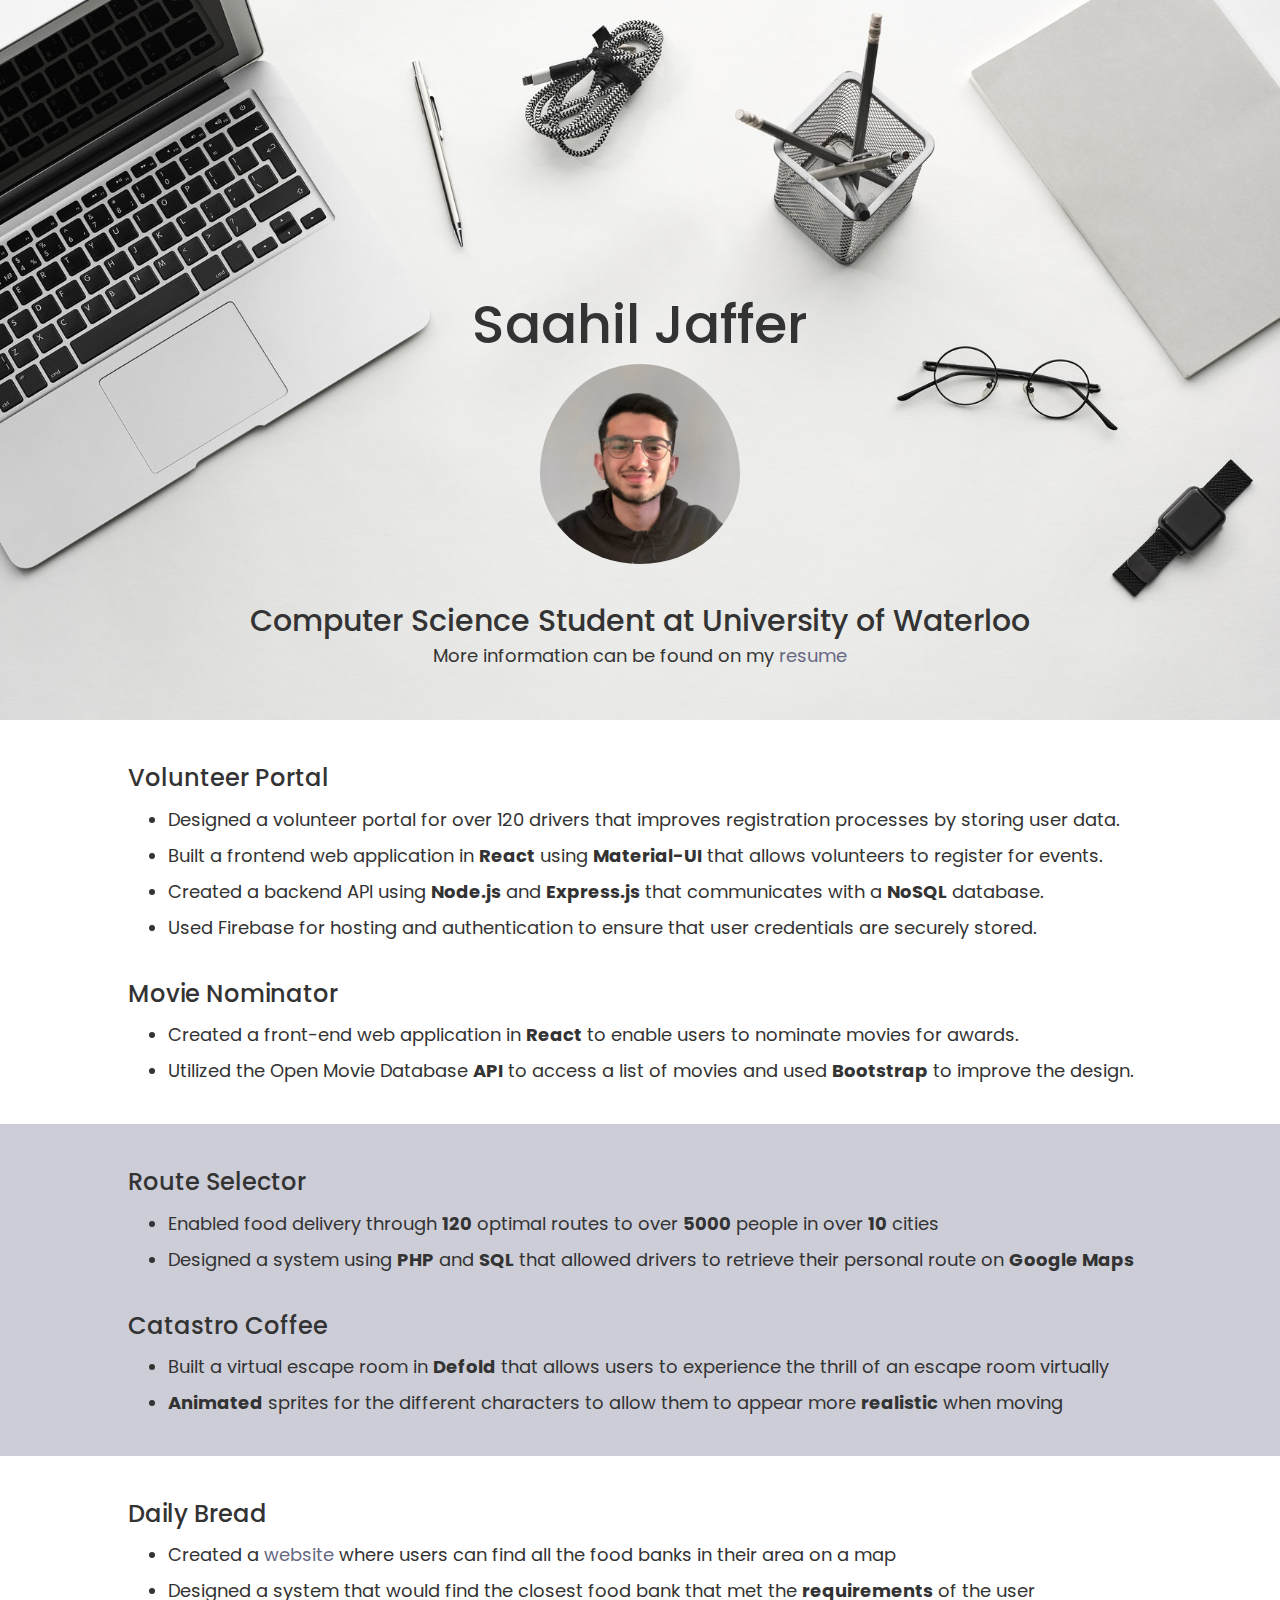
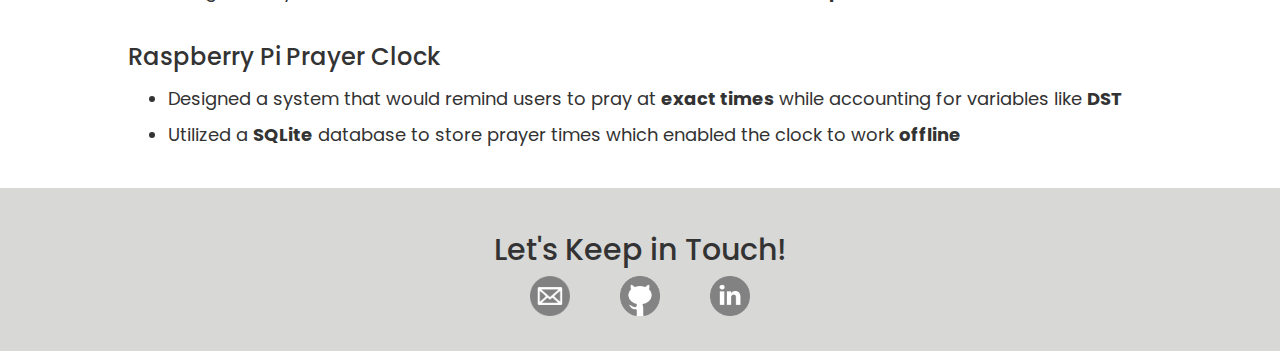
==== commit 77e2233c: "Changed projects" ====
--- a/index.html
+++ b/index.html
@@ -39,19 +39,22 @@
     
     <div class = "content-section">
       
-      <h3><a href = "https://github.com/saahiljaffer/routeSelector" target="_blank">Route Selector</a></h3>
+      <h3><a href = "https://github.com/saahiljaffer/volunteerPortal" target="_blank">Volunteer Portal</a></h3>
       
       <ul>
-        <li>Enabled food delivery through <b>120</b> optimal routes to over <b>5000</b> people in over <b>10</b> cities</b></li>
-        <li>Designed a system using <b>PHP</b> and <b>SQL</b> that allowed drivers to retrieve their personal route on <b>Google Maps</b></li>
+        <li>Designed a volunteer portal for over 120 drivers that improves registration processes by storing user data.</li>
+        <li>Built a frontend web application in <b>React</b> using <b>Material-UI</b> that allows volunteers to register for events.</li>
+        <li>Created a backend API using <b>Node.js</b> and <b>Express.js</b> that communicates with a <b>NoSQL</b> database.</li>
+        <li>Used Firebase for hosting and authentication to ensure that user credentials are securely stored.</li>
       </ul>
 
-      <h3><a href = "https://theprintcompany.ca" target="_blank">The Print Company</a></h3>
+      <h3><a href="https://github.com/saahiljaffer/omdb" target="_blank">Movie Nominator</a></h3>
       
       <ul>
-        <li>Automated creation of <b>40,000</b> product variations and saved over <b>450</b> hours</li>
-        <li>Implemented <b>automatic</b> daily inventory and pricing updates to ensure customers had the <b>latest</b> information </li>
+        <li>Created a front-end web application in <b>React</b> to enable users to nominate movies for awards.</li>
+        <li>Utilized the Open Movie Database <b>API</b> to access a list of movies and used <b>Bootstrap</b> to improve the design.</li>
       </ul>
+     
       
     </div>
     
@@ -61,12 +64,12 @@
     
     <div class = "content-section">
       
-      <!-- <h3>Automatic Plant Watering System</h3>
+      <h3><a href = "https://github.com/saahiljaffer/routeSelector" target="_blank">Route Selector</a></h3>
       
       <ul>
-        <li>Identified and developed a solution to ensure that plants <b>always</b> have the required resources to grow</li>
-        <li>Improved the chances for plants to survive using a <b>Raspberry Pi, Python,</b> and <b>moisture sensors</b></li>
-      </ul> -->
+        <li>Enabled food delivery through <b>120</b> optimal routes to over <b>5000</b> people in over <b>10</b> cities</b></li>
+        <li>Designed a system using <b>PHP</b> and <b>SQL</b> that allowed drivers to retrieve their personal route on <b>Google Maps</b></li>
+      </ul>
 
       <h3><a href="https://github.com/saahiljaffer/catastroCoffee" target="_blank">Catastro Coffee</a></h3>
       
@@ -75,13 +78,7 @@
         <li><b>Animated</b> sprites for the different characters to allow them to appear more <b>realistic</b> when moving</li>
       </ul>
       
-      <h3><a href="https://github.com/saahiljaffer/dailyBread" target="_blank">Daily Bread</a></h3>
-      
-      <ul>
-        <li>Created a <b><a href ="/dailyBread">website</a></b> where users can find all the food banks in their area on a map</li>
-        <li>Designed a system that would find the closest food bank that met the <b>requirements</b> of the user</li>
-      </ul>
-
+     
     </div>
     
   </section>
@@ -90,12 +87,13 @@
     
     <div class = "content-section">
       
-      <h3><a href="https://github.com/saahiljaffer/saahiljaffer.github.io" target="_blank">Personal Website</a></h3>
+      <h3><a href="https://github.com/saahiljaffer/dailyBread" target="_blank">Daily Bread</a></h3>
       
       <ul>
-        <li>Created and designed <b><a href="#">this</a></b> personal website to showcase skills to potentional employers</li>
-        <li>Used <b>Responsive Web Design</b> techniques to ensure website compatibility on various devices</li>
+        <li>Created a <b><a href ="/dailyBread">website</a></b> where users can find all the food banks in their area on a map</li>
+        <li>Designed a system that would find the closest food bank that met the <b>requirements</b> of the user</li>
       </ul>
+
 
       <h3><a href="https://github.com/saahiljaffer/prayerClock" target="_blank">Raspberry Pi Prayer Clock</a></h3>
       
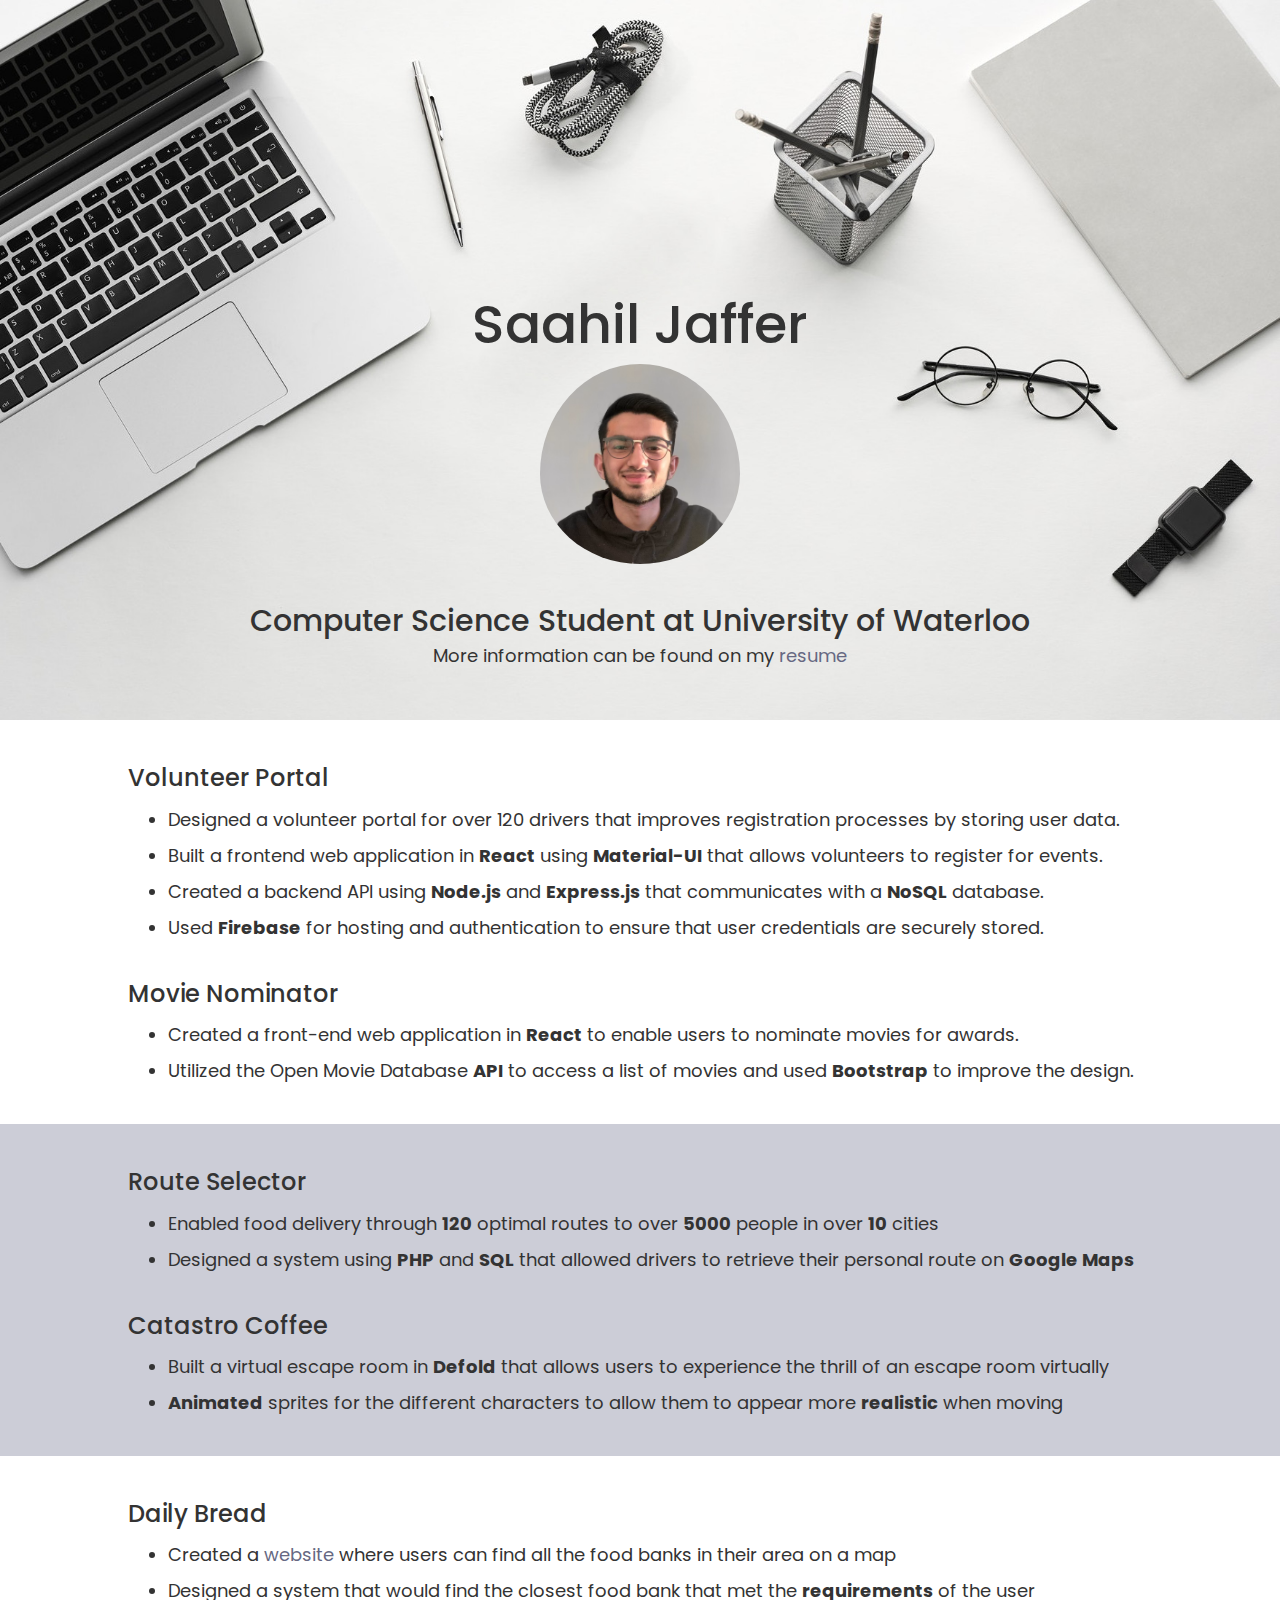
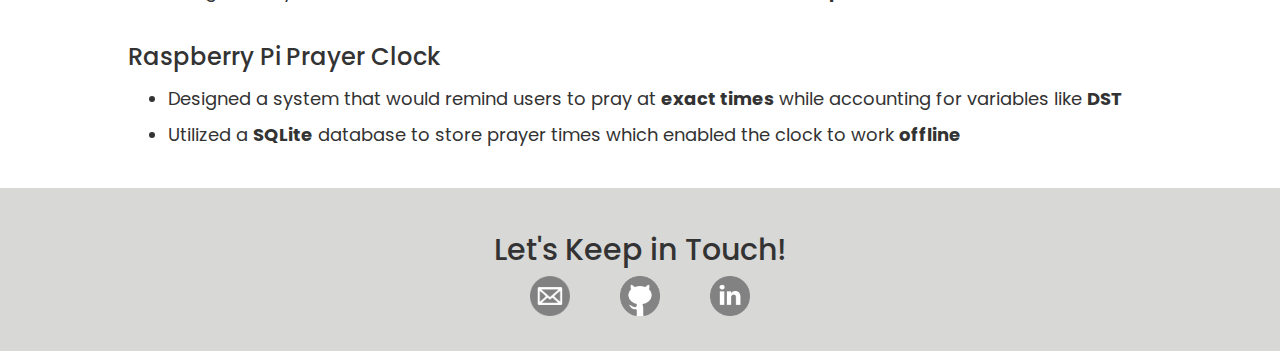
==== commit 3e2c4aec: "Bold" ====
--- a/index.html
+++ b/index.html
@@ -45,7 +45,7 @@
         <li>Designed a volunteer portal for over 120 drivers that improves registration processes by storing user data.</li>
         <li>Built a frontend web application in <b>React</b> using <b>Material-UI</b> that allows volunteers to register for events.</li>
         <li>Created a backend API using <b>Node.js</b> and <b>Express.js</b> that communicates with a <b>NoSQL</b> database.</li>
-        <li>Used Firebase for hosting and authentication to ensure that user credentials are securely stored.</li>
+        <li>Used <b>Firebase</b> for hosting and authentication to ensure that user credentials are securely stored.</li>
       </ul>
 
       <h3><a href="https://github.com/saahiljaffer/omdb" target="_blank">Movie Nominator</a></h3>
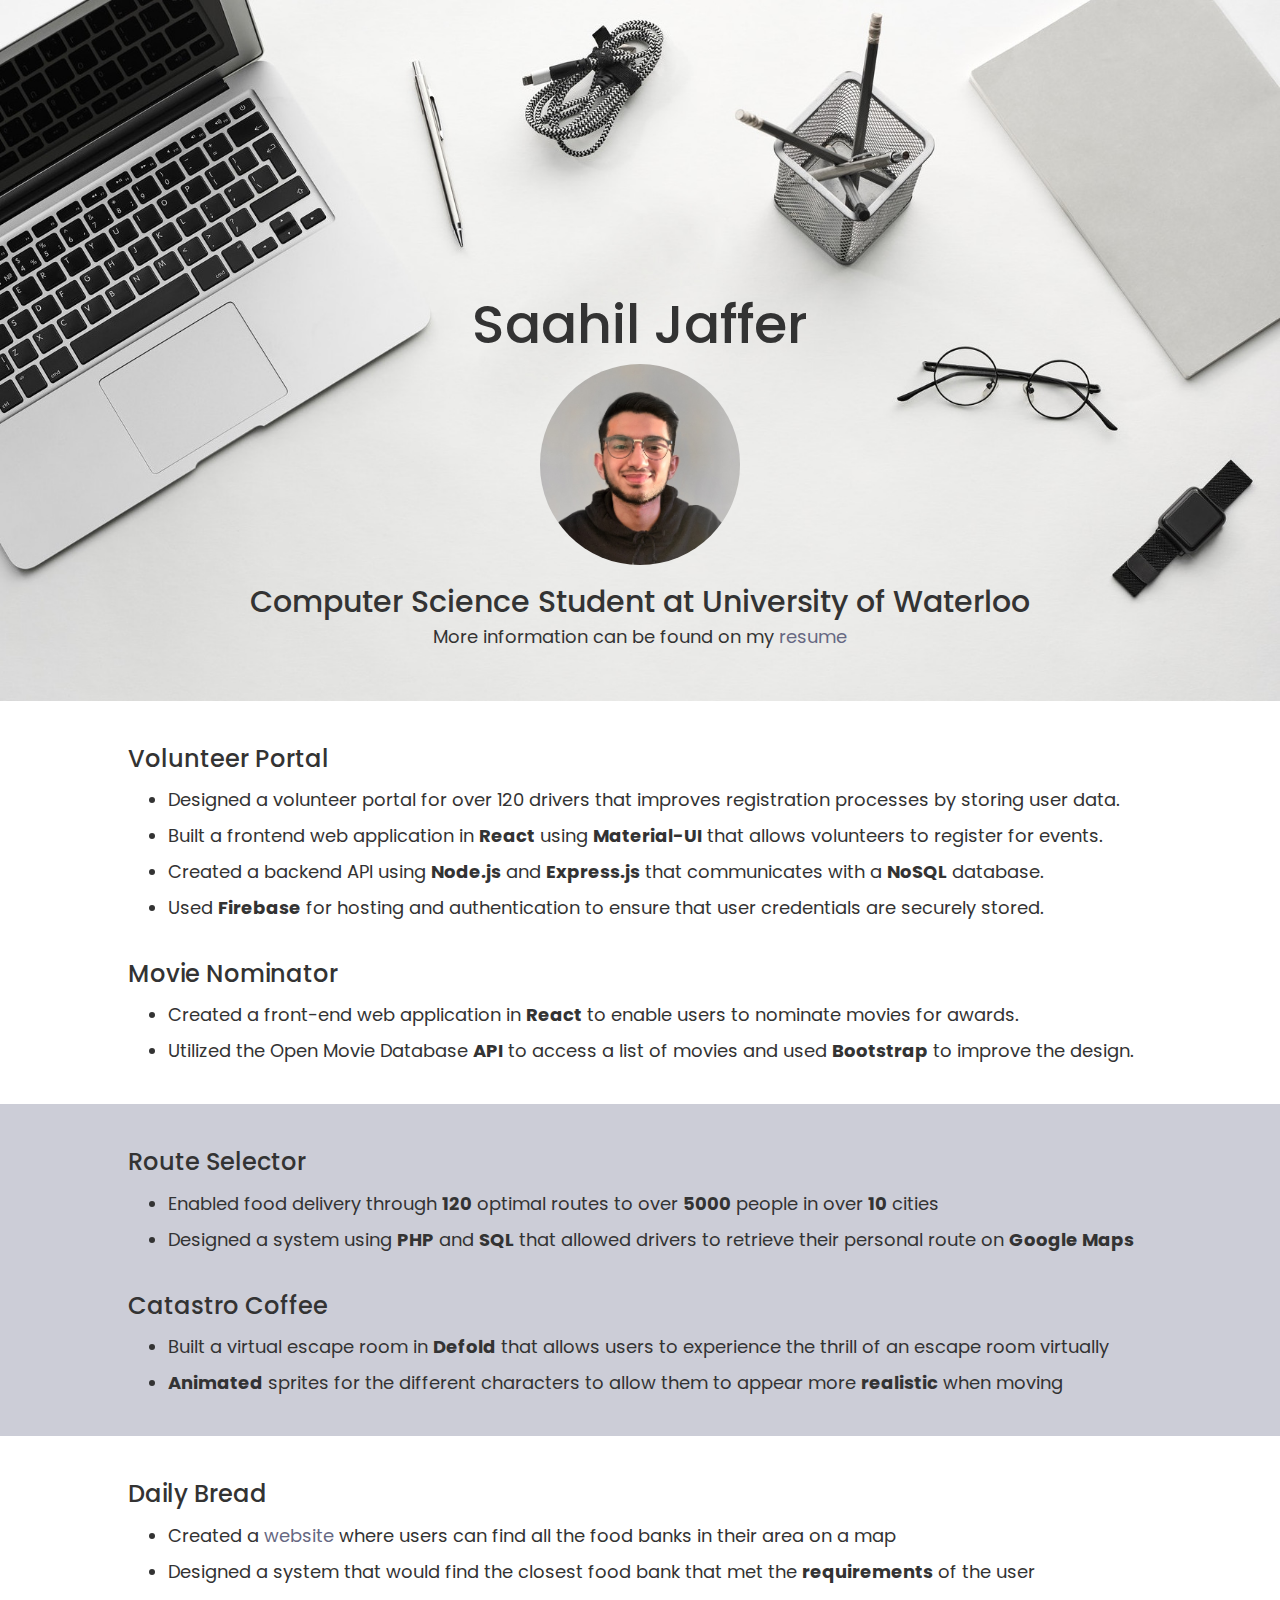
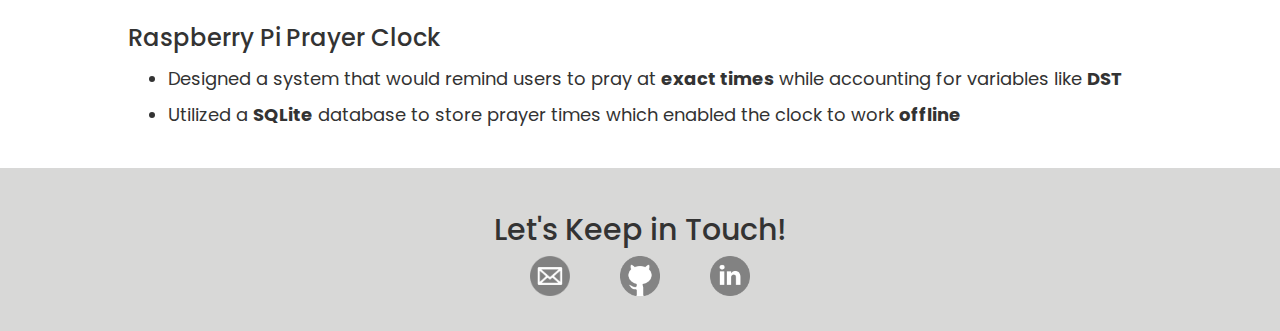
==== commit 4232b56d: "changed pic" ====
--- a/index.html
+++ b/index.html
@@ -24,7 +24,7 @@
     <div class = "content-section">
       
       <h1>Saahil Jaffer</h1>
-      <img id = "profile-picture" src="images/headshot.png" alt="profile picture">
+      <img id = "profile-picture" src="images/headshot_square.jpg" alt="profile picture">
       <h2>Computer Science Student at University of Waterloo</h2>
       <!-- <p>Experienced Software Engineer with skills in Object-Oriented Programming and Web Design.</p> -->
       <p>More information can be found on my <a href = "resume.pdf" target="_blank"> resume </a> </p>
--- a/css/styles.css
+++ b/css/styles.css
@@ -8,7 +8,7 @@
 /* ********************  GLOBAL  *********************  */
 body {
   margin: 0;
-  font-family: 'Poppins', sans-serif;
+  font-family: "Poppins", sans-serif;
   font-size: 18px;
   text-align: left;
   font-weight: 400;
@@ -35,7 +35,7 @@
   display: inline-block;
   font-weight: bolder;
   text-decoration: none;
-  font-family: 'Poppins', sans-serif;
+  font-family: "Poppins", sans-serif;
   font-size: 18px;
   text-align: left;
   font-weight: 400;
@@ -53,7 +53,8 @@
   font-weight: inherit;
 }
 
-p, li {
+p,
+li {
   line-height: 2;
 }
 
@@ -91,15 +92,15 @@
 #profile-picture {
   border-radius: 50%;
   width: 200px;
-  padding-bottom: 20px;
+  /* padding-bottom: 20px; */
 }
 
 #block-two {
-  background: #CCCDD7;
+  background: #cccdd7;
 }
 
 footer {
-  background: #D8D8D7;
+  background: #d8d8d7;
 }
 
 footer {
@@ -131,8 +132,7 @@
 
 /* ********************  RESPONSIVE  *********************  */
 
-@media (max-width:700px) {
-
+@media (max-width: 700px) {
   header {
     padding-top: 150px;
   }
@@ -141,8 +141,8 @@
     max-width: 300px;
   }
 
-  body, a {
+  body,
+  a {
     font-size: 12px;
   }
-
 }
